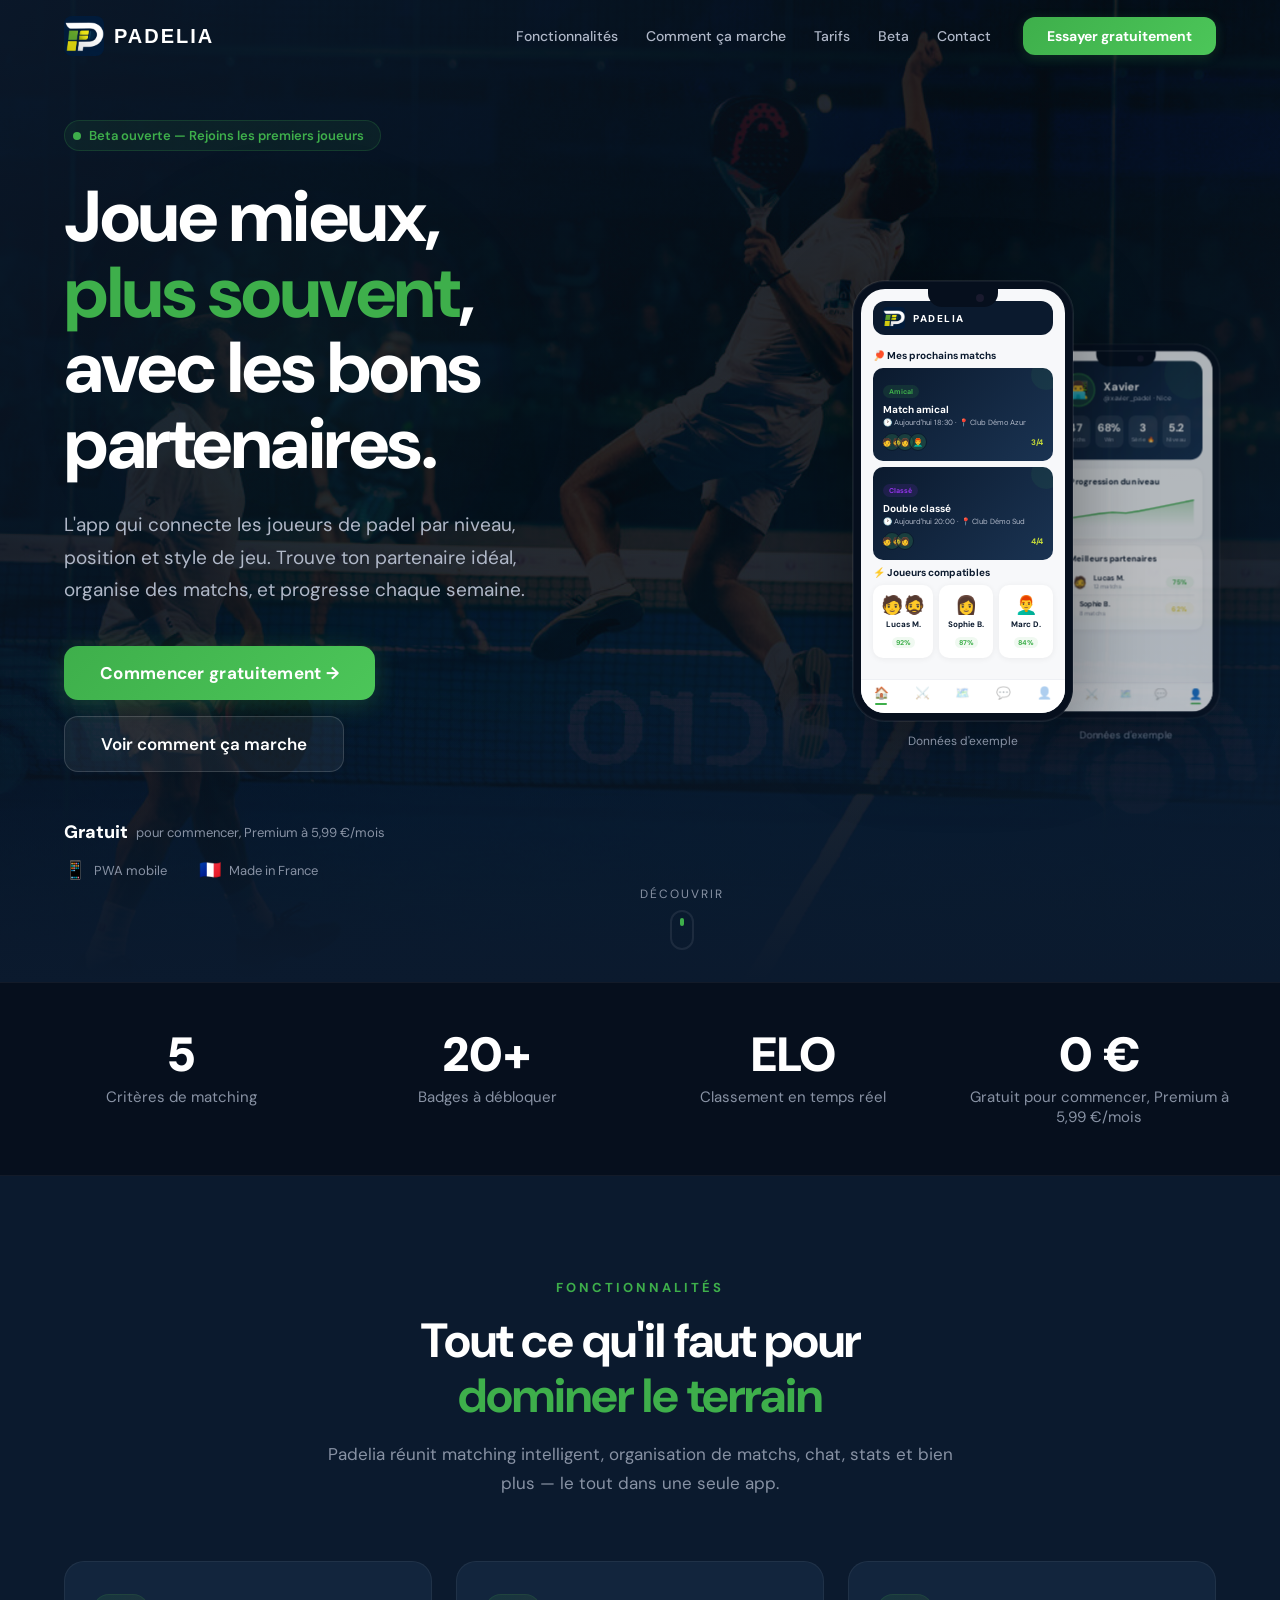
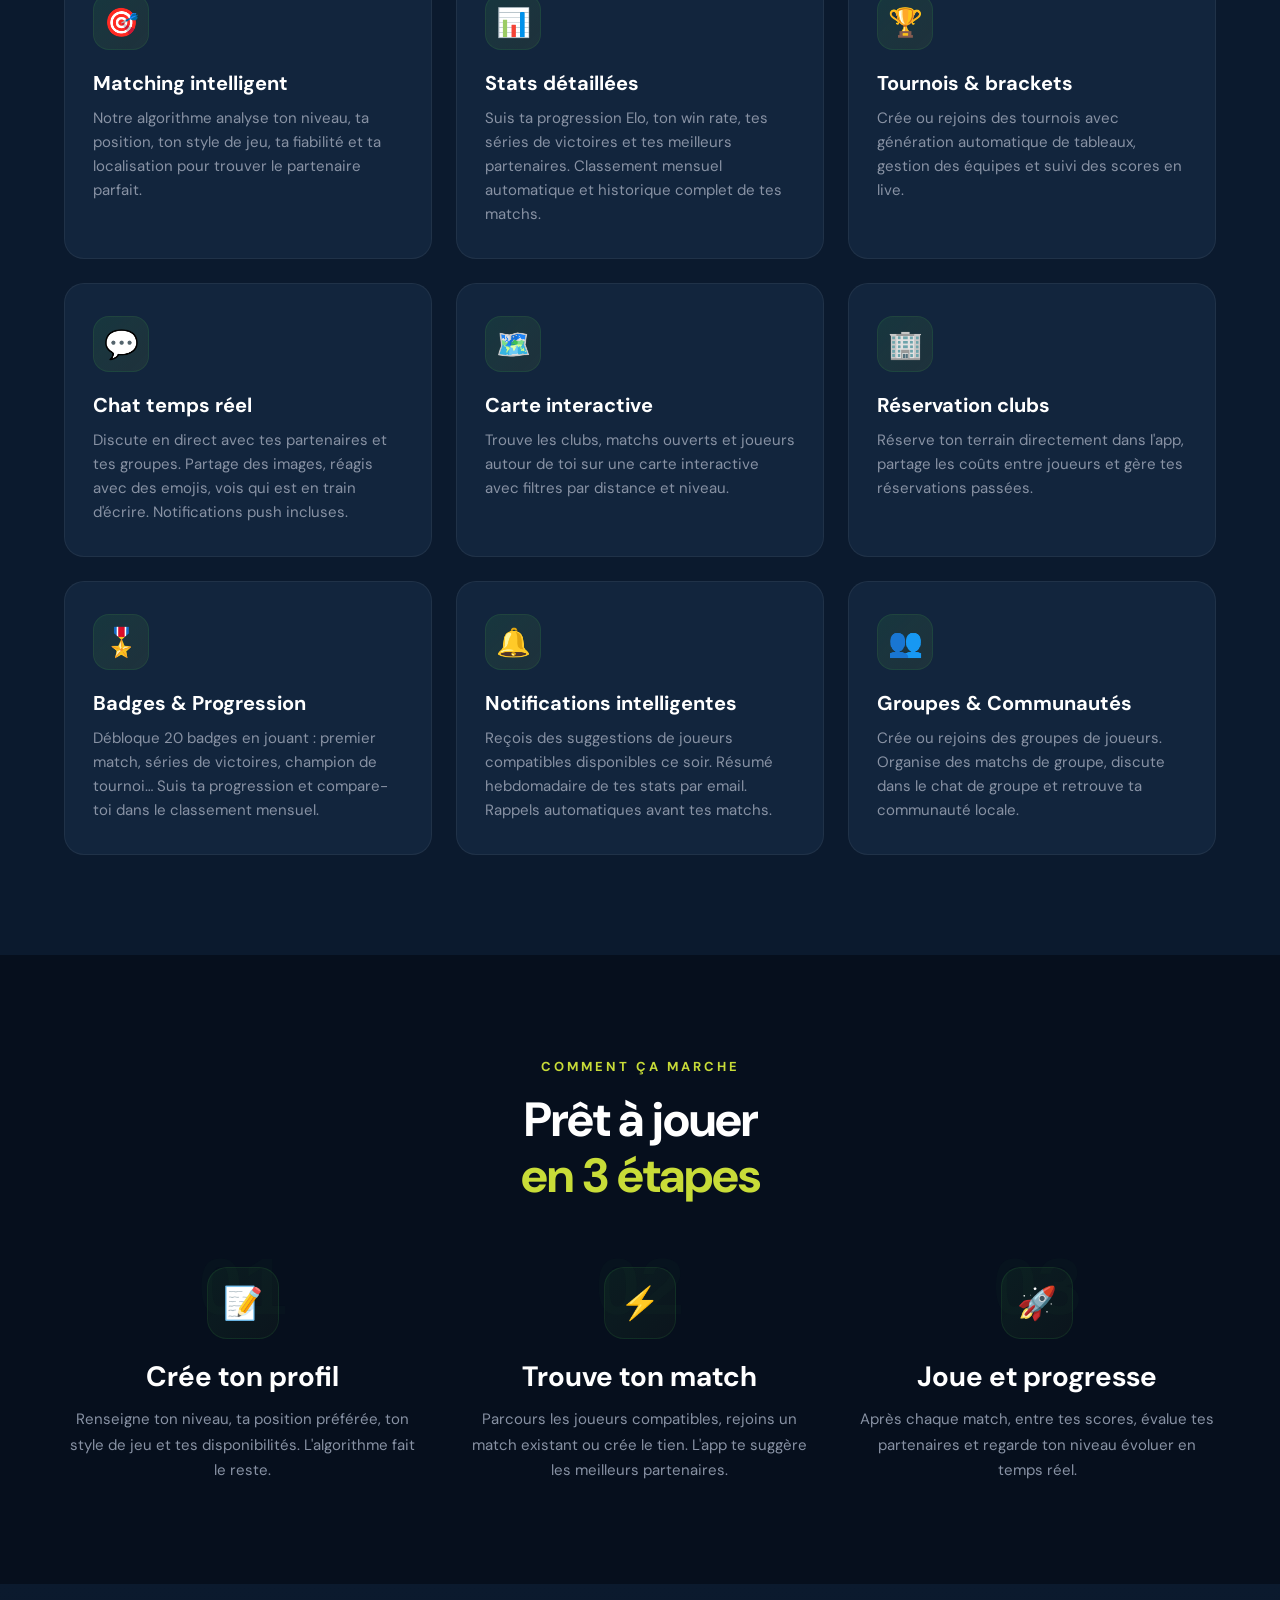
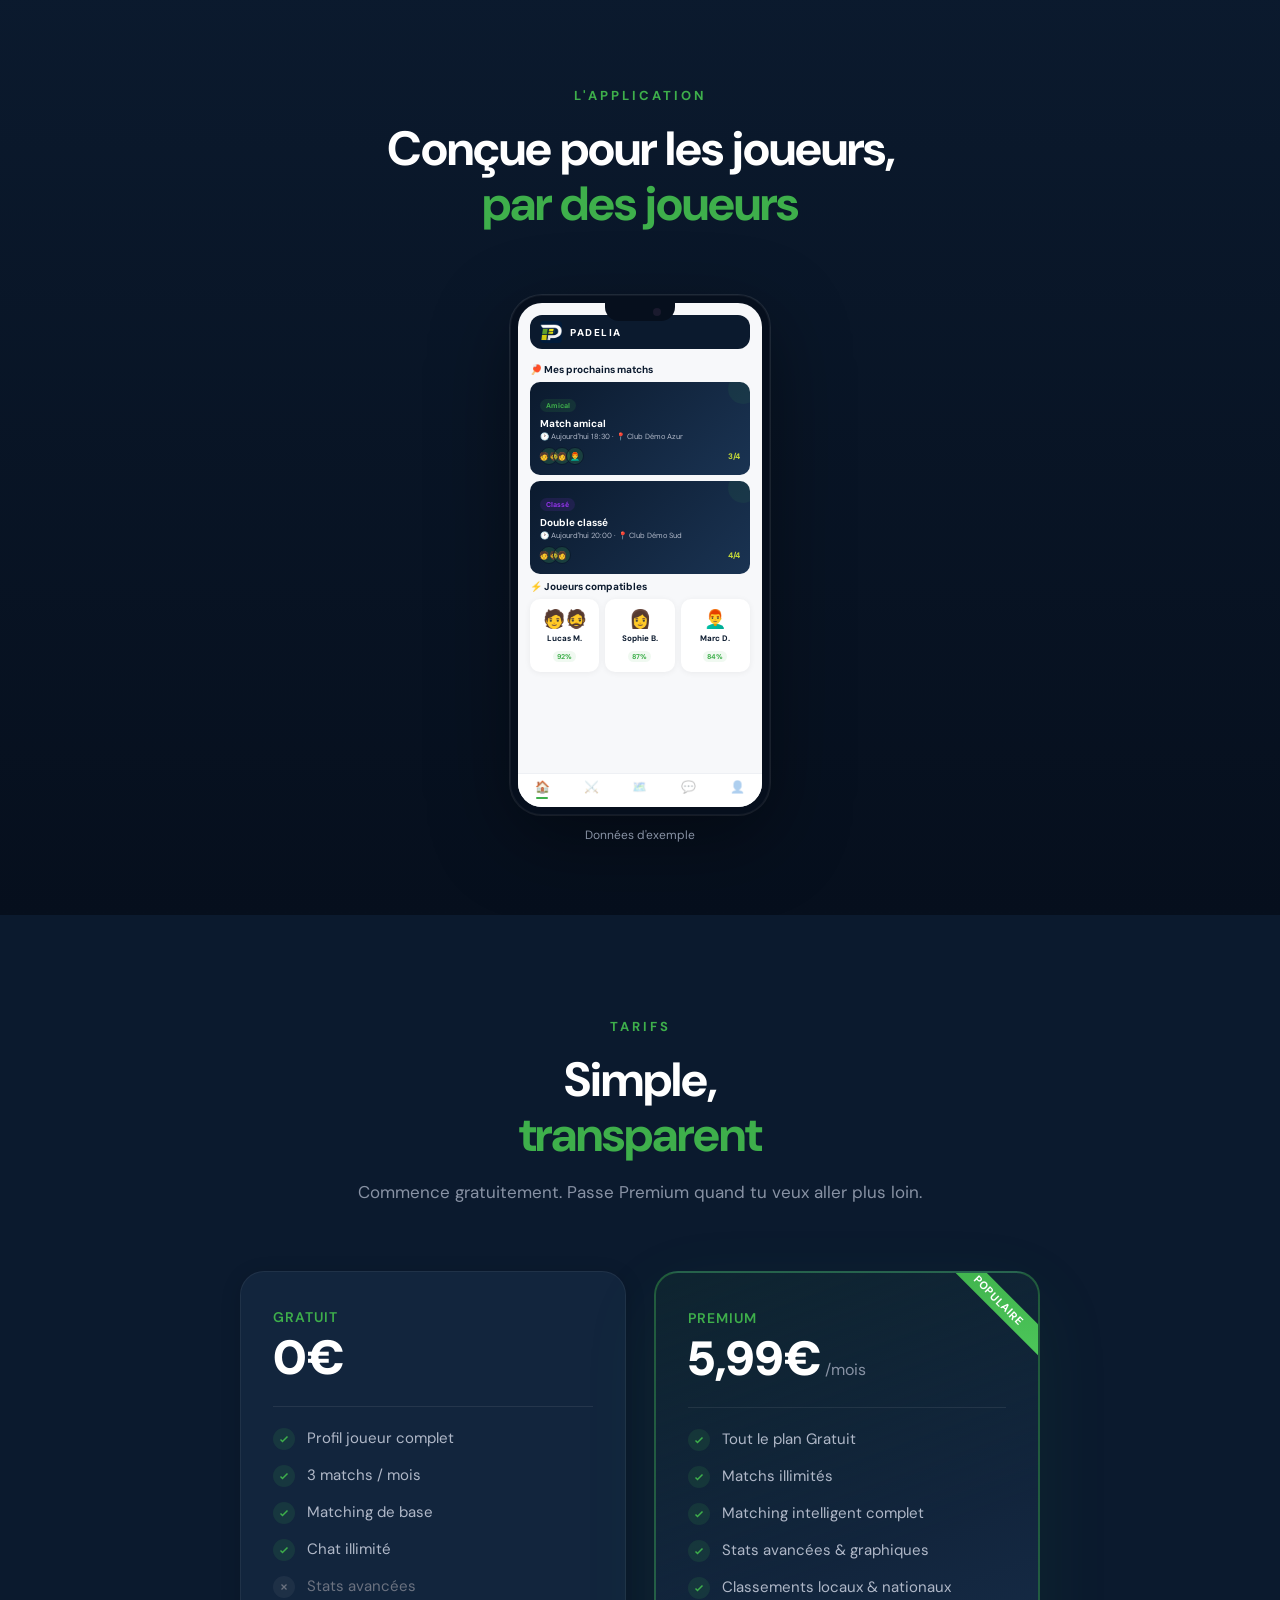
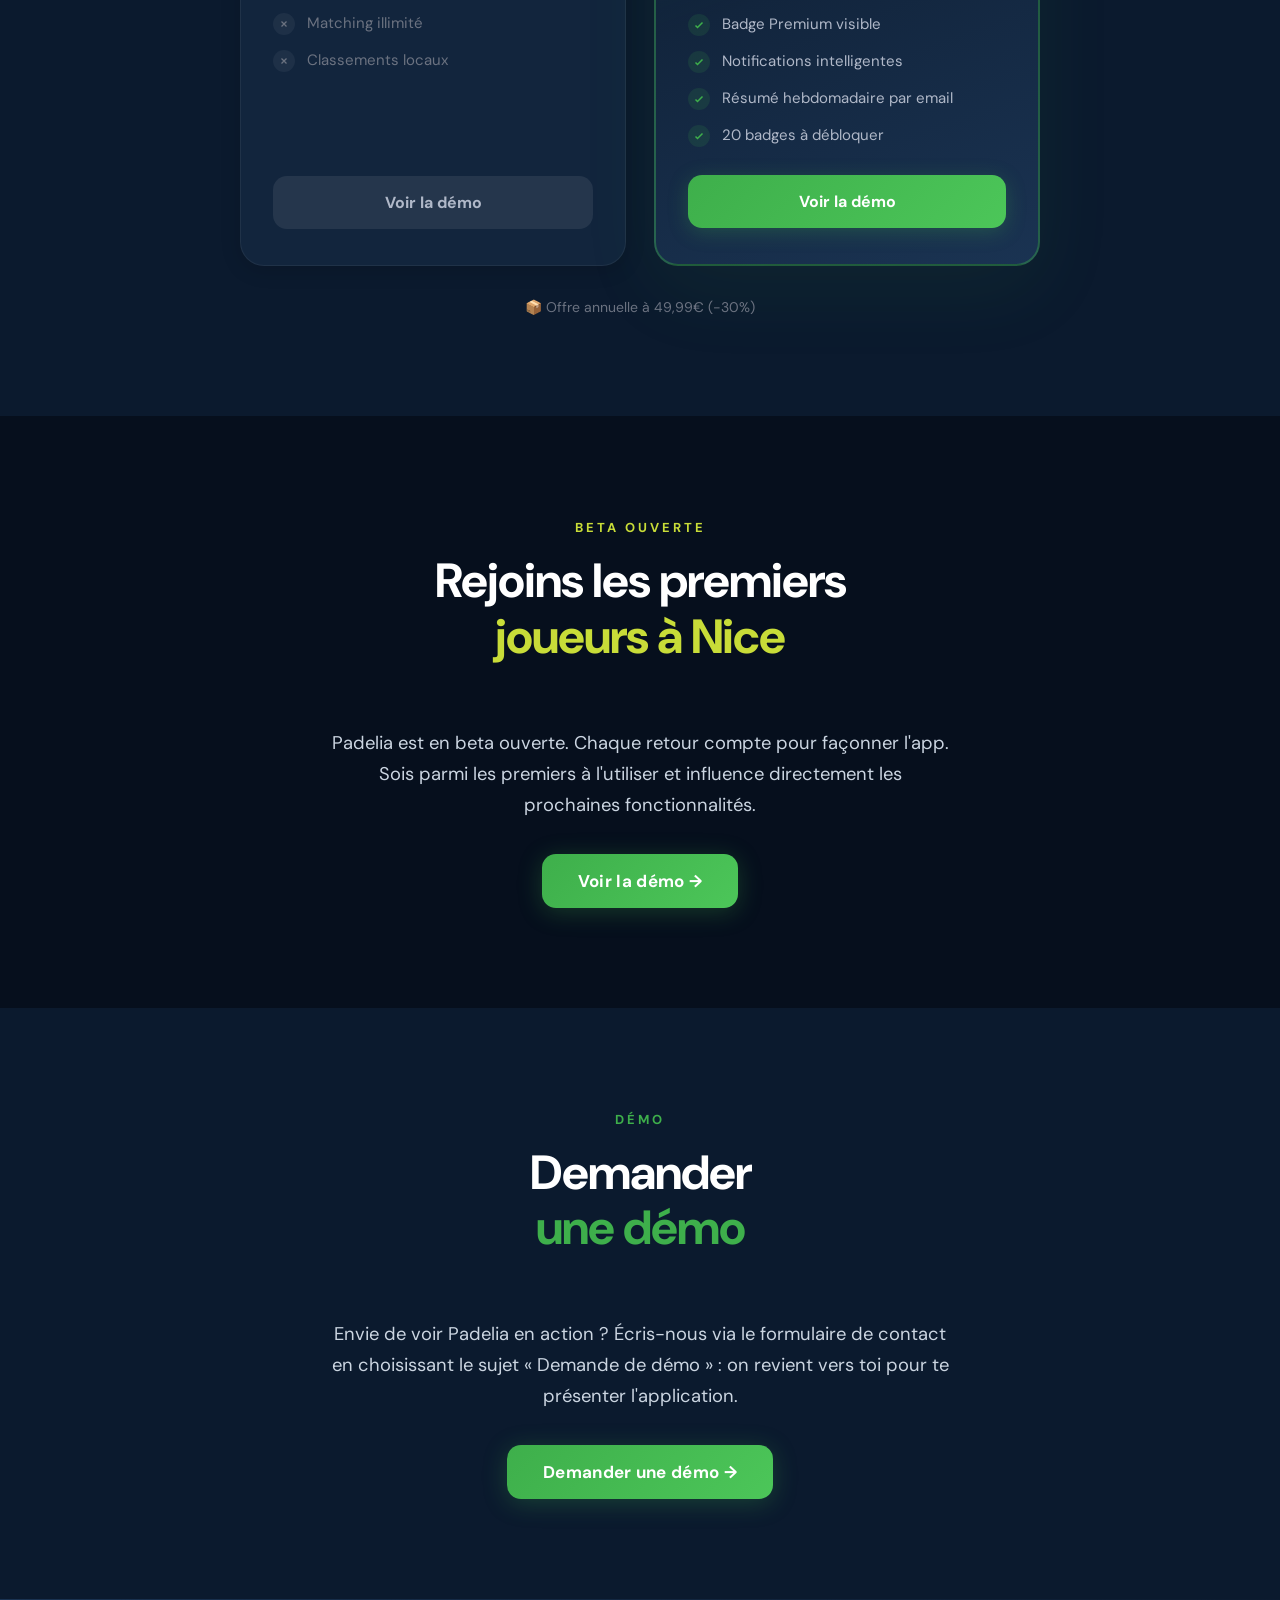
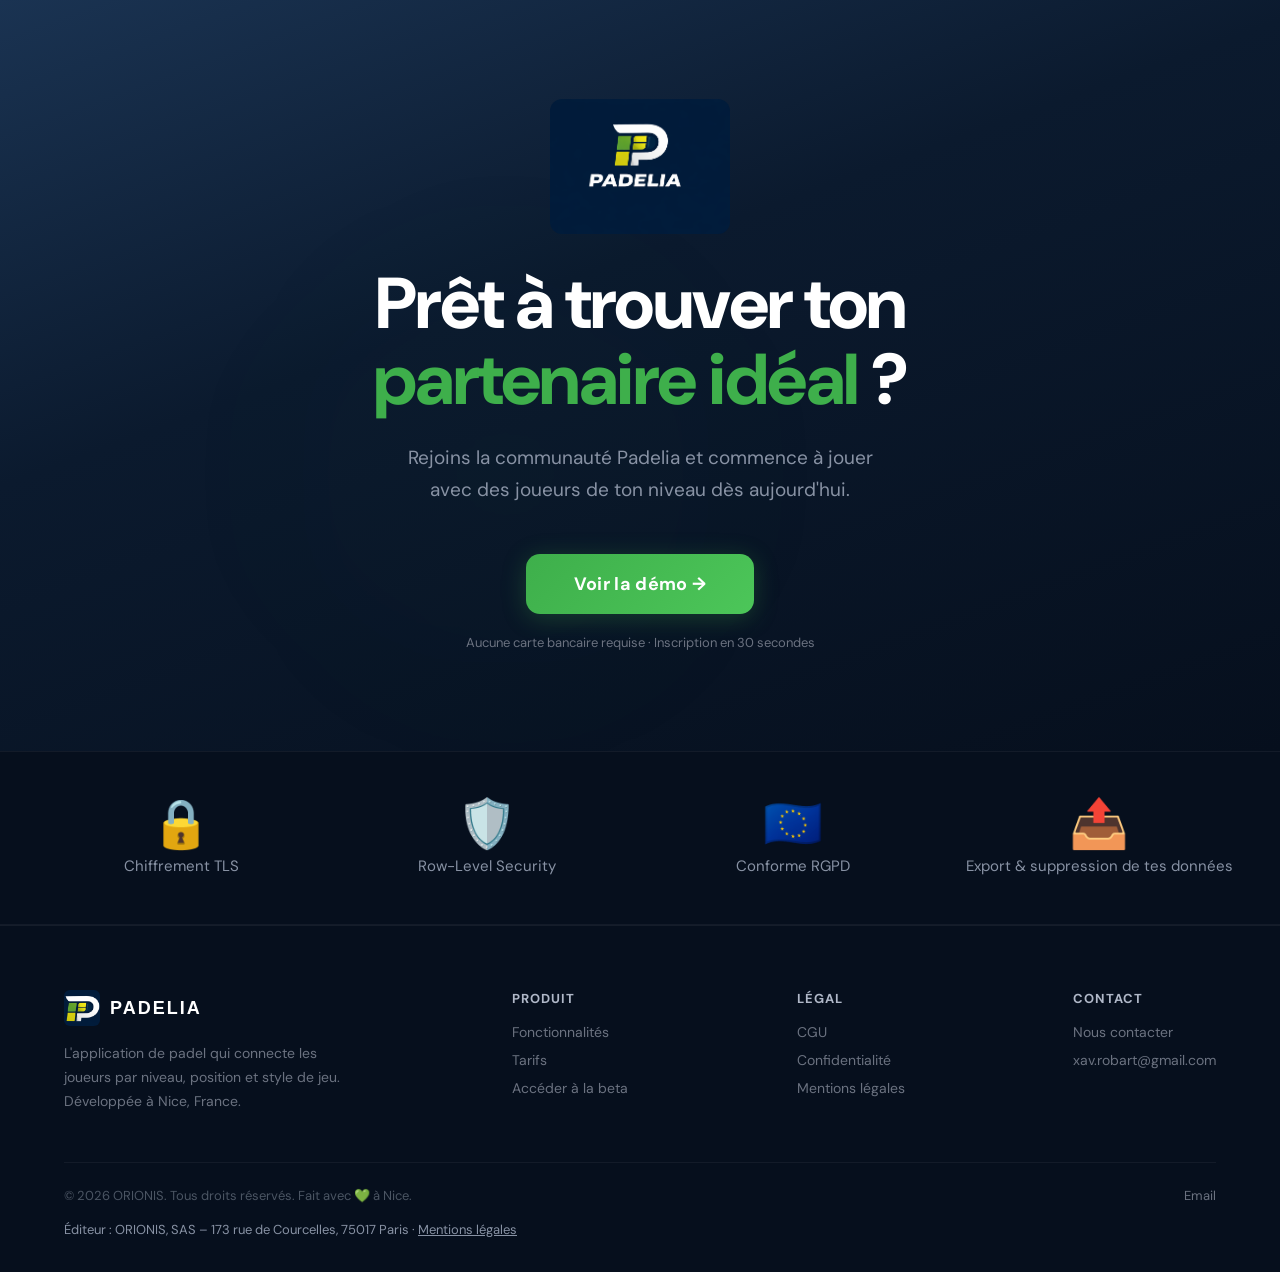
==== public/index.html @ ac3a80ef "fix(landing): working contact form, demo request flow, consistent footer and unpublished planning do" ====
<!DOCTYPE html>
<html lang="fr">
<head>
  <meta charset="UTF-8">
  <meta name="viewport" content="width=device-width, initial-scale=1.0">
  <title>Padelia — Joue mieux, plus souvent</title>
  <meta name="description" content="L'app qui connecte les joueurs de padel par niveau, position et style de jeu. Trouve ton partenaire idéal, organise des matchs et progresse.">

  <!-- Open Graph -->
  <meta property="og:title" content="Padelia — Trouve ton partenaire de padel idéal">
  <meta property="og:description" content="Matching intelligent, matchs, chat, tournois, stats. Gratuit pour commencer, Premium à 5,99 €/mois.">
  <meta property="og:type" content="website">
  <meta property="og:url" content="https://padelia.netlify.app">
  <meta property="og:image" content="https://padelia.netlify.app/images/cover.jpg">

  <!-- Twitter Card -->
  <meta name="twitter:card" content="summary_large_image">
  <meta name="twitter:title" content="Padelia — Trouve ton partenaire de padel idéal">
  <meta name="twitter:description" content="Matching intelligent, matchs, chat, tournois, stats. Gratuit pour commencer, Premium à 5,99 €/mois.">
  <meta name="twitter:image" content="https://padelia.netlify.app/images/cover.jpg">

  <link rel="canonical" href="https://padelia.netlify.app">
  <link rel="icon" href="images/logo-small.png">

  <!-- Fonts (non-blocking) -->
  <link rel="preconnect" href="https://fonts.googleapis.com">
  <link rel="preconnect" href="https://fonts.gstatic.com" crossorigin>
  <link href="https://fonts.googleapis.com/css2?family=DM+Sans:ital,opsz,wght@0,9..40,300;0,9..40,400;0,9..40,500;0,9..40,600;0,9..40,700;0,9..40,800;0,9..40,900;1,9..40,400&display=swap" rel="stylesheet">
  <link href="https://api.fontshare.com/v2/css?f[]=clash-display@700,600,800&display=swap" rel="stylesheet">

  <link rel="stylesheet" href="styles.css">
</head>
<body>

  <!-- ══ NAVBAR ══ -->
  <nav class="navbar" id="navbar">
    <div class="navbar-inner">
      <div class="navbar-logo">
        <img src="images/logo-small.png" alt="Padelia">
        <span>PADELIA</span>
      </div>
      <div class="nav-desktop">
        <div class="nav-links">
          <a href="#features">Fonctionnalités</a>
          <a href="#how">Comment ça marche</a>
          <a href="#pricing">Tarifs</a>
          <a href="#beta">Beta</a>
          <a href="contact.html">Contact</a>
        </div>
        <a href="https://padelia-beta.vercel.app" target="_blank" rel="noopener noreferrer" class="nav-cta">Essayer gratuitement</a>
      </div>
      <button class="nav-mobile-toggle" id="menu-toggle" aria-label="Ouvrir le menu" aria-controls="mobile-menu" aria-expanded="false">
        <span class="bar"></span>
        <span class="bar"></span>
        <span class="bar"></span>
      </button>
    </div>
  </nav>

  <!-- Mobile Menu -->
  <div class="mobile-overlay" id="mobile-overlay"></div>
  <div class="mobile-menu" id="mobile-menu" role="dialog" aria-modal="true" aria-hidden="true">
    <div class="mobile-menu-links">
      <a href="#features">Fonctionnalités</a>
      <a href="#how">Comment ça marche</a>
      <a href="#pricing">Tarifs</a>
      <a href="#beta">Beta</a>
      <a href="contact.html">Contact</a>
    </div>
    <div class="mobile-menu-spacer"></div>
    <a href="https://padelia-beta.vercel.app" target="_blank" rel="noopener noreferrer" class="cta-btn" style="text-align:center;">
      Essayer gratuitement →
    </a>
  </div>

  <main>

    <!-- ══ HERO ══ -->
    <section class="hero">
      <!-- Cover photo background -->
      <div class="hero-bg">
        <img
          src="images/cover.jpg"
          alt="Joueurs de padel en action"
          fetchpriority="high">
      </div>
      <!-- Gradient overlays -->
      <div class="hero-overlay">
        <div class="hero-overlay-gradient"></div>
        <div class="hero-overlay-bottom"></div>
      </div>
      <!-- Green glow -->
      <div class="hero-glow"></div>

      <div class="section-pad hero-content">
        <!-- Left: Text -->
        <div class="hero-text">
          <div class="hero-badge">
            <span class="hero-badge-dot"></span>
            <span>Beta ouverte — Rejoins les premiers joueurs</span>
          </div>

          <h1 class="heading-xl">
            Joue mieux,<br>
            <span class="accent">plus souvent</span>,<br>
            avec les bons<br>
            partenaires.
          </h1>

          <p class="hero-desc">
            L'app qui connecte les joueurs de padel par niveau, position et style de jeu.
            Trouve ton partenaire idéal, organise des matchs, et progresse chaque semaine.
          </p>

          <div class="hero-buttons">
            <a href="https://padelia-beta.vercel.app" target="_blank" rel="noopener noreferrer" class="cta-btn">
              Commencer gratuitement →
            </a>
            <a href="#how" class="cta-secondary">
              Voir comment ça marche
            </a>
          </div>

          <div class="hero-badges">
            <div class="hero-badges-wide"><span class="value">Gratuit</span> <span class="label">pour commencer, Premium à 5,99&nbsp;€/mois</span></div>
            <div><span class="value">📱</span> <span class="label">PWA mobile</span></div>
            <div><span class="value">🇫🇷</span> <span class="label">Made in France</span></div>
          </div>
        </div>

        <!-- Right: Phone Mockups -->
        <div class="hero-phones">
          <div class="hero-phone-main">
            <!-- Phone Mockup: Home Screen -->
            <div class="phone-mockup">
              <div class="phone-notch"><div class="phone-notch-camera"></div></div>
              <div class="phone-screen">
                <div class="phone-screen-content">
                  <div class="phone-header">
                    <img src="images/logo-small.png" alt="P" loading="lazy" decoding="async">
                    <span>PADELIA</span>
                  </div>
                  <div class="phone-section-title">🏓 Mes prochains matchs</div>
                  <!-- Match 1 -->
                  <div class="match-card">
                    <div class="match-card-circle"></div>
                    <span class="match-badge amical">Amical</span>
                    <div class="match-title">Match amical</div>
                    <div class="match-info">🕐 Aujourd'hui 18:30 · 📍 Club Démo Azur</div>
                    <div class="match-footer">
                      <div class="match-avatars">
                        <div class="match-avatar">🧑‍🧔</div>
                        <div class="match-avatar">👩</div>
                        <div class="match-avatar">👨‍🦰</div>
                      </div>
                      <span class="match-slots">3/4</span>
                    </div>
                  </div>
                  <!-- Match 2 -->
                  <div class="match-card">
                    <div class="match-card-circle"></div>
                    <span class="match-badge classe">Classé</span>
                    <div class="match-title">Double classé</div>
                    <div class="match-info">🕐 Aujourd'hui 20:00 · 📍 Club Démo Sud</div>
                    <div class="match-footer">
                      <div class="match-avatars">
                        <div class="match-avatar">🧑‍🧔</div>
                        <div class="match-avatar">👩</div>
                      </div>
                      <span class="match-slots">4/4</span>
                    </div>
                  </div>
                  <div class="phone-section-title" style="margin-top:4px;">⚡ Joueurs compatibles</div>
                  <div class="players-grid">
                    <div class="player-card">
                      <div class="player-card-emoji">🧑‍🧔</div>
                      <div class="player-card-name">Lucas M.</div>
                      <span class="player-card-score">92%</span>
                    </div>
                    <div class="player-card">
                      <div class="player-card-emoji">👩</div>
                      <div class="player-card-name">Sophie B.</div>
                      <span class="player-card-score">87%</span>
                    </div>
                    <div class="player-card">
                      <div class="player-card-emoji">👨‍🦰</div>
                      <div class="player-card-name">Marc D.</div>
                      <span class="player-card-score">84%</span>
                    </div>
                  </div>
                </div>
                <div class="phone-navbar">
                  <div class="phone-navbar-item active">🏠<div class="indicator"></div></div>
                  <div class="phone-navbar-item">⚔️</div>
                  <div class="phone-navbar-item">🗺️</div>
                  <div class="phone-navbar-item">💬</div>
                  <div class="phone-navbar-item">👤</div>
                </div>
              </div>
              <div class="mockup-note">Données d'exemple</div>
            </div>
          </div>

          <div class="hero-phone-secondary">
            <!-- Phone Mockup: Stats Screen -->
            <div class="phone-mockup">
              <div class="phone-notch"><div class="phone-notch-camera"></div></div>
              <div class="phone-screen">
                <div class="phone-screen-content">
                  <!-- Stats Header -->
                  <div class="stats-header">
                    <div class="stats-header-circle"></div>
                    <div class="stats-profile">
                      <div class="stats-avatar">👨‍💻</div>
                      <div>
                        <div class="stats-name">Xavier</div>
                        <div class="stats-handle">@xavier_padel · Nice</div>
                      </div>
                    </div>
                    <div class="stats-grid">
                      <div class="stats-grid-item">
                        <div class="stats-grid-value">47</div>
                        <div class="stats-grid-label">Matchs</div>
                      </div>
                      <div class="stats-grid-item">
                        <div class="stats-grid-value">68%</div>
                        <div class="stats-grid-label">Win</div>
                      </div>
                      <div class="stats-grid-item">
                        <div class="stats-grid-value">3</div>
                        <div class="stats-grid-label">Série 🔥</div>
                      </div>
                      <div class="stats-grid-item">
                        <div class="stats-grid-value">5.2</div>
                        <div class="stats-grid-label">Niveau</div>
                      </div>
                    </div>
                  </div>
                  <!-- Progression Chart -->
                  <div class="stats-card">
                    <div class="stats-card-title">📈 Progression du niveau</div>
                    <svg class="stats-chart" viewBox="0 0 200 50">
                      <defs>
                        <linearGradient id="sg" x1="0" y1="0" x2="0" y2="1">
                          <stop offset="0%" stop-color="#3EAF4B" stop-opacity="0.3"/>
                          <stop offset="100%" stop-color="#3EAF4B" stop-opacity="0"/>
                        </linearGradient>
                      </defs>
                      <polyline fill="none" stroke="#3EAF4B" stroke-width="2" stroke-linecap="round" points="0,40 20,38 40,35 60,32 80,30 100,31 120,28 140,24 160,20 180,16 200,12"/>
                      <polygon fill="url(#sg)" points="0,50 0,40 20,38 40,35 60,32 80,30 100,31 120,28 140,24 160,20 180,16 200,12 200,50"/>
                    </svg>
                  </div>
                  <!-- Best Partners -->
                  <div class="stats-card">
                    <div class="stats-card-title">🤝 Meilleurs partenaires</div>
                    <div class="partner-row">
                      <div class="partner-emoji">🧑‍🧔</div>
                      <div class="partner-info">
                        <div class="partner-name">Lucas M.</div>
                        <div class="partner-matches">12 matchs</div>
                      </div>
                      <span class="partner-winrate high">75%</span>
                    </div>
                    <div class="partner-row">
                      <div class="partner-emoji">👩</div>
                      <div class="partner-info">
                        <div class="partner-name">Sophie B.</div>
                        <div class="partner-matches">8 matchs</div>
                      </div>
                      <span class="partner-winrate mid">62%</span>
                    </div>
                  </div>
                </div>
                <div class="phone-navbar">
                  <div class="phone-navbar-item">🏠</div>
                  <div class="phone-navbar-item">⚔️</div>
                  <div class="phone-navbar-item">🗺️</div>
                  <div class="phone-navbar-item">💬</div>
                  <div class="phone-navbar-item active">👤<div class="indicator"></div></div>
                </div>
              </div>
              <div class="mockup-note">Données d'exemple</div>
            </div>
          </div>
        </div>
      </div>

      <!-- Scroll indicator -->
      <div class="scroll-indicator">
        <span>Découvrir</span>
        <div class="scroll-indicator-pill">
          <div class="scroll-indicator-dot"></div>
        </div>
      </div>
    </section>

    <!-- ══ SOCIAL PROOF BAR ══ -->
    <section class="social-proof">
      <div class="social-proof-inner">
        <div class="grid-4">
          <div class="stat-counter">
            <div class="number">5</div>
            <div class="label">Critères de matching</div>
          </div>
          <div class="stat-counter">
            <div class="number">20+</div>
            <div class="label">Badges à débloquer</div>
          </div>
          <div class="stat-counter">
            <div class="number">ELO</div>
            <div class="label">Classement en temps réel</div>
          </div>
          <div class="stat-counter">
            <div class="number">0&nbsp;€</div>
            <div class="label">Gratuit pour commencer, Premium à 5,99&nbsp;€/mois</div>
          </div>
        </div>
      </div>
    </section>

    <!-- ══ FEATURES ══ -->
    <section id="features" class="features-section">
      <div class="section-pad">
        <div class="section-header reveal">
          <span class="section-tag green">Fonctionnalités</span>
          <h2 class="heading-lg">Tout ce qu'il faut pour<br><span class="accent-green">dominer le terrain</span></h2>
          <p>Padelia réunit matching intelligent, organisation de matchs, chat, stats et bien plus — le tout dans une seule app.</p>
        </div>
        <div class="grid-3">
          <div class="reveal">
            <div class="feature-card">
              <div class="feature-card-icon">🎯</div>
              <h3>Matching intelligent</h3>
              <p>Notre algorithme analyse ton niveau, ta position, ton style de jeu, ta fiabilité et ta localisation pour trouver le partenaire parfait.</p>
            </div>
          </div>
          <div class="reveal" data-delay="100">
            <div class="feature-card">
              <div class="feature-card-icon">📊</div>
              <h3>Stats détaillées</h3>
              <p>Suis ta progression Elo, ton win rate, tes séries de victoires et tes meilleurs partenaires. Classement mensuel automatique et historique complet de tes matchs.</p>
            </div>
          </div>
          <div class="reveal" data-delay="200">
            <div class="feature-card">
              <div class="feature-card-icon">🏆</div>
              <h3>Tournois & brackets</h3>
              <p>Crée ou rejoins des tournois avec génération automatique de tableaux, gestion des équipes et suivi des scores en live.</p>
            </div>
          </div>
          <div class="reveal" data-delay="100">
            <div class="feature-card">
              <div class="feature-card-icon">💬</div>
              <h3>Chat temps réel</h3>
              <p>Discute en direct avec tes partenaires et tes groupes. Partage des images, réagis avec des emojis, vois qui est en train d'écrire. Notifications push incluses.</p>
            </div>
          </div>
          <div class="reveal" data-delay="200">
            <div class="feature-card">
              <div class="feature-card-icon">🗺️</div>
              <h3>Carte interactive</h3>
              <p>Trouve les clubs, matchs ouverts et joueurs autour de toi sur une carte interactive avec filtres par distance et niveau.</p>
            </div>
          </div>
          <div class="reveal" data-delay="300">
            <div class="feature-card">
              <div class="feature-card-icon">🏢</div>
              <h3>Réservation clubs</h3>
              <p>Réserve ton terrain directement dans l'app, partage les coûts entre joueurs et gère tes réservations passées.</p>
            </div>
          </div>
          <div class="reveal">
            <div class="feature-card">
              <div class="feature-card-icon">🎖️</div>
              <h3>Badges & Progression</h3>
              <p>Débloque 20 badges en jouant : premier match, séries de victoires, champion de tournoi… Suis ta progression et compare-toi dans le classement mensuel.</p>
            </div>
          </div>
          <div class="reveal" data-delay="100">
            <div class="feature-card">
              <div class="feature-card-icon">🔔</div>
              <h3>Notifications intelligentes</h3>
              <p>Reçois des suggestions de joueurs compatibles disponibles ce soir. Résumé hebdomadaire de tes stats par email. Rappels automatiques avant tes matchs.</p>
            </div>
          </div>
          <div class="reveal" data-delay="200">
            <div class="feature-card">
              <div class="feature-card-icon">👥</div>
              <h3>Groupes & Communautés</h3>
              <p>Crée ou rejoins des groupes de joueurs. Organise des matchs de groupe, discute dans le chat de groupe et retrouve ta communauté locale.</p>
            </div>
          </div>
        </div>
      </div>
    </section>

    <!-- ══ HOW IT WORKS ══ -->
    <section id="how" class="how-section">
      <div class="section-pad" style="position:relative;">
        <div class="section-header reveal">
          <span class="section-tag lime">Comment ça marche</span>
          <h2 class="heading-lg">Prêt à jouer<br><span class="accent-lime">en 3 étapes</span></h2>
        </div>
        <div class="grid-3" style="gap:40px;">
          <div class="reveal">
            <div class="how-step">
              <div class="how-step-number">01</div>
              <div class="how-step-icon">📝</div>
              <h3 class="heading-md">Crée ton profil</h3>
              <p>Renseigne ton niveau, ta position préférée, ton style de jeu et tes disponibilités. L'algorithme fait le reste.</p>
            </div>
          </div>
          <div class="reveal" data-delay="150">
            <div class="how-step">
              <div class="how-step-number">02</div>
              <div class="how-step-icon">⚡</div>
              <h3 class="heading-md">Trouve ton match</h3>
              <p>Parcours les joueurs compatibles, rejoins un match existant ou crée le tien. L'app te suggère les meilleurs partenaires.</p>
            </div>
          </div>
          <div class="reveal" data-delay="300">
            <div class="how-step">
              <div class="how-step-number">03</div>
              <div class="how-step-icon">🚀</div>
              <h3 class="heading-md">Joue et progresse</h3>
              <p>Après chaque match, entre tes scores, évalue tes partenaires et regarde ton niveau évoluer en temps réel.</p>
            </div>
          </div>
        </div>
      </div>
    </section>

    <!-- ══ APP SHOWCASE ══ -->
    <section class="showcase-section">
      <div class="section-header reveal" style="max-width:600px;margin:0 auto 64px;">
        <span class="section-tag green">L'application</span>
        <h2 class="heading-lg">Conçue pour les joueurs,<br><span class="accent-green">par des joueurs</span></h2>
      </div>
      <div class="reveal" data-delay="200">
        <div class="phones-row">
          <!-- Large Phone Mockup: Home -->
          <div class="phone-mockup large">
            <div class="phone-notch"><div class="phone-notch-camera"></div></div>
            <div class="phone-screen">
              <div class="phone-screen-content">
                <div class="phone-header">
                  <img src="images/logo-small.png" alt="P" loading="lazy" decoding="async">
                  <span>PADELIA</span>
                </div>
                <div class="phone-section-title">🏓 Mes prochains matchs</div>
                <div class="match-card">
                  <div class="match-card-circle"></div>
                  <span class="match-badge amical">Amical</span>
                  <div class="match-title">Match amical</div>
                  <div class="match-info">🕐 Aujourd'hui 18:30 · 📍 Club Démo Azur</div>
                  <div class="match-footer">
                    <div class="match-avatars">
                      <div class="match-avatar">🧑‍🧔</div>
                      <div class="match-avatar">👩</div>
                      <div class="match-avatar">👨‍🦰</div>
                    </div>
                    <span class="match-slots">3/4</span>
                  </div>
                </div>
                <div class="match-card">
                  <div class="match-card-circle"></div>
                  <span class="match-badge classe">Classé</span>
                  <div class="match-title">Double classé</div>
                  <div class="match-info">🕐 Aujourd'hui 20:00 · 📍 Club Démo Sud</div>
                  <div class="match-footer">
                    <div class="match-avatars">
                      <div class="match-avatar">🧑‍🧔</div>
                      <div class="match-avatar">👩</div>
                    </div>
                    <span class="match-slots">4/4</span>
                  </div>
                </div>
                <div class="phone-section-title" style="margin-top:4px;">⚡ Joueurs compatibles</div>
                <div class="players-grid">
                  <div class="player-card">
                    <div class="player-card-emoji">🧑‍🧔</div>
                    <div class="player-card-name">Lucas M.</div>
                    <span class="player-card-score">92%</span>
                  </div>
                  <div class="player-card">
                    <div class="player-card-emoji">👩</div>
                    <div class="player-card-name">Sophie B.</div>
                    <span class="player-card-score">87%</span>
                  </div>
                  <div class="player-card">
                    <div class="player-card-emoji">👨‍🦰</div>
                    <div class="player-card-name">Marc D.</div>
                    <span class="player-card-score">84%</span>
                  </div>
                </div>
              </div>
              <div class="phone-navbar">
                <div class="phone-navbar-item active">🏠<div class="indicator"></div></div>
                <div class="phone-navbar-item">⚔️</div>
                <div class="phone-navbar-item">🗺️</div>
                <div class="phone-navbar-item">💬</div>
                <div class="phone-navbar-item">👤</div>
              </div>
            </div>
            <div class="mockup-note">Données d'exemple</div>
          </div>
        </div>
      </div>
    </section>

    <!-- ══ PRICING ══ -->
    <section id="pricing" class="pricing-section">
      <div class="section-pad">
        <div class="section-header reveal">
          <span class="section-tag green">Tarifs</span>
          <h2 class="heading-lg">Simple,<br><span class="accent-green">transparent</span></h2>
          <p>Commence gratuitement. Passe Premium quand tu veux aller plus loin.</p>
        </div>
        <div class="grid-2" style="max-width:800px;margin:0 auto;gap:28px;">
          <!-- Free Plan -->
          <div class="reveal">
            <div class="pricing-card">
              <div class="pricing-name">Gratuit</div>
              <div class="pricing-price">
                <span class="amount">0€</span>
              </div>
              <div class="pricing-divider"></div>
              <div class="pricing-features">
                <div class="pricing-feature">
                  <div class="pricing-feature-icon included">
                    <svg width="12" height="12" fill="none" viewBox="0 0 24 24" stroke="#3EAF4B" stroke-width="3"><path d="M5 13l4 4L19 7"/></svg>
                  </div>
                  <span class="included">Profil joueur complet</span>
                </div>
                <div class="pricing-feature">
                  <div class="pricing-feature-icon included">
                    <svg width="12" height="12" fill="none" viewBox="0 0 24 24" stroke="#3EAF4B" stroke-width="3"><path d="M5 13l4 4L19 7"/></svg>
                  </div>
                  <span class="included">3 matchs / mois</span>
                </div>
                <div class="pricing-feature">
                  <div class="pricing-feature-icon included">
                    <svg width="12" height="12" fill="none" viewBox="0 0 24 24" stroke="#3EAF4B" stroke-width="3"><path d="M5 13l4 4L19 7"/></svg>
                  </div>
                  <span class="included">Matching de base</span>
                </div>
                <div class="pricing-feature">
                  <div class="pricing-feature-icon included">
                    <svg width="12" height="12" fill="none" viewBox="0 0 24 24" stroke="#3EAF4B" stroke-width="3"><path d="M5 13l4 4L19 7"/></svg>
                  </div>
                  <span class="included">Chat illimité</span>
                </div>
                <div class="pricing-feature">
                  <div class="pricing-feature-icon excluded">
                    <svg width="10" height="10" fill="none" viewBox="0 0 24 24" stroke="#6B7280" stroke-width="3"><path d="M18 6L6 18M6 6l12 12"/></svg>
                  </div>
                  <span class="excluded">Stats avancées</span>
                </div>
                <div class="pricing-feature">
                  <div class="pricing-feature-icon excluded">
                    <svg width="10" height="10" fill="none" viewBox="0 0 24 24" stroke="#6B7280" stroke-width="3"><path d="M18 6L6 18M6 6l12 12"/></svg>
                  </div>
                  <span class="excluded">Matching illimité</span>
                </div>
                <div class="pricing-feature">
                  <div class="pricing-feature-icon excluded">
                    <svg width="10" height="10" fill="none" viewBox="0 0 24 24" stroke="#6B7280" stroke-width="3"><path d="M18 6L6 18M6 6l12 12"/></svg>
                  </div>
                  <span class="excluded">Classements locaux</span>
                </div>
              </div>
              <a href="#demo-request" class="pricing-btn secondary" data-demo-link>Voir la démo</a>
            </div>
          </div>
          <!-- Premium Plan -->
          <div class="reveal" data-delay="150">
            <div class="pricing-card highlighted">
              <div class="pricing-ribbon">POPULAIRE</div>
              <div class="pricing-name">Premium</div>
              <div class="pricing-price">
                <span class="amount">5,99€</span>
                <span class="period">/mois</span>
              </div>
              <div class="pricing-divider"></div>
              <div class="pricing-features">
                <div class="pricing-feature">
                  <div class="pricing-feature-icon included">
                    <svg width="12" height="12" fill="none" viewBox="0 0 24 24" stroke="#3EAF4B" stroke-width="3"><path d="M5 13l4 4L19 7"/></svg>
                  </div>
                  <span class="included">Tout le plan Gratuit</span>
                </div>
                <div class="pricing-feature">
                  <div class="pricing-feature-icon included">
                    <svg width="12" height="12" fill="none" viewBox="0 0 24 24" stroke="#3EAF4B" stroke-width="3"><path d="M5 13l4 4L19 7"/></svg>
                  </div>
                  <span class="included">Matchs illimités</span>
                </div>
                <div class="pricing-feature">
                  <div class="pricing-feature-icon included">
                    <svg width="12" height="12" fill="none" viewBox="0 0 24 24" stroke="#3EAF4B" stroke-width="3"><path d="M5 13l4 4L19 7"/></svg>
                  </div>
                  <span class="included">Matching intelligent complet</span>
                </div>
                <div class="pricing-feature">
                  <div class="pricing-feature-icon included">
                    <svg width="12" height="12" fill="none" viewBox="0 0 24 24" stroke="#3EAF4B" stroke-width="3"><path d="M5 13l4 4L19 7"/></svg>
                  </div>
                  <span class="included">Stats avancées & graphiques</span>
                </div>
                <div class="pricing-feature">
                  <div class="pricing-feature-icon included">
                    <svg width="12" height="12" fill="none" viewBox="0 0 24 24" stroke="#3EAF4B" stroke-width="3"><path d="M5 13l4 4L19 7"/></svg>
                  </div>
                  <span class="included">Classements locaux & nationaux</span>
                </div>
                <div class="pricing-feature">
                  <div class="pricing-feature-icon included">
                    <svg width="12" height="12" fill="none" viewBox="0 0 24 24" stroke="#3EAF4B" stroke-width="3"><path d="M5 13l4 4L19 7"/></svg>
                  </div>
                  <span class="included">Badge Premium visible</span>
                </div>
                <div class="pricing-feature">
                  <div class="pricing-feature-icon included">
                    <svg width="12" height="12" fill="none" viewBox="0 0 24 24" stroke="#3EAF4B" stroke-width="3"><path d="M5 13l4 4L19 7"/></svg>
                  </div>
                  <span class="included">Notifications intelligentes</span>
                </div>
                <div class="pricing-feature">
                  <div class="pricing-feature-icon included">
                    <svg width="12" height="12" fill="none" viewBox="0 0 24 24" stroke="#3EAF4B" stroke-width="3"><path d="M5 13l4 4L19 7"/></svg>
                  </div>
                  <span class="included">Résumé hebdomadaire par email</span>
                </div>
                <div class="pricing-feature">
                  <div class="pricing-feature-icon included">
                    <svg width="12" height="12" fill="none" viewBox="0 0 24 24" stroke="#3EAF4B" stroke-width="3"><path d="M5 13l4 4L19 7"/></svg>
                  </div>
                  <span class="included">20 badges à débloquer</span>
                </div>
              </div>
              <a href="#demo-request" class="pricing-btn primary" data-demo-link>Voir la démo</a>
            </div>
          </div>
        </div>
        <div class="reveal" data-delay="300">
          <p class="pricing-note">📦 Offre annuelle à 49,99€ (-30%)</p>
        </div>
      </div>
    </section>

    <!-- ══ BETA OUVERTE ══ -->
    <section id="beta" class="testimonials-section">
      <div class="section-pad">
        <div class="section-header reveal">
          <span class="section-tag lime">Beta ouverte</span>
          <h2 class="heading-lg">Rejoins les premiers<br><span class="accent-lime">joueurs à Nice</span></h2>
        </div>
        <div class="reveal" style="max-width:620px;margin:0 auto;text-align:center;">
          <p style="font-size:1.15rem;color:#CBD5E1;line-height:1.7;margin-bottom:32px;">
            Padelia est en beta ouverte. Chaque retour compte pour façonner l'app.
            Sois parmi les premiers à l'utiliser et influence directement les prochaines fonctionnalités.
          </p>
          <a href="#demo-request" class="cta-btn" data-demo-link>
            Voir la démo →
          </a>
        </div>
      </div>
    </section>

    <!-- ══ DEMANDER UNE DÉMO ══ -->
    <section id="demo-request" class="demo-section">
      <div class="section-pad">
        <div class="section-header reveal">
          <span class="section-tag green">Démo</span>
          <h2 class="heading-lg">Demander<br><span class="accent-green">une démo</span></h2>
        </div>
        <div class="reveal" style="max-width:620px;margin:0 auto;text-align:center;">
          <p style="font-size:1.15rem;color:#CBD5E1;line-height:1.7;margin-bottom:32px;">
            Envie de voir Padelia en action ? Écris-nous via le formulaire de contact
            en choisissant le sujet « Demande de démo » : on revient vers toi pour te présenter l'application.
          </p>
          <a href="contact.html?sujet=demo#contact-form" class="cta-btn">
            Demander une démo →
          </a>
        </div>
      </div>
    </section>

    <!-- ══ FINAL CTA ══ -->
    <section class="cta-section">
      <div class="cta-glow"></div>
      <div class="section-pad cta-content">
        <div class="reveal">
          <img src="images/padelia-logo.png" alt="Padelia" loading="lazy" decoding="async">
        </div>
        <div class="reveal" data-delay="100">
          <h2 class="heading-xl">
            Prêt à trouver ton<br><span class="accent">partenaire idéal</span> ?
          </h2>
        </div>
        <div class="reveal" data-delay="200">
          <p class="cta-desc">
            Rejoins la communauté Padelia et commence à jouer avec des joueurs de ton niveau dès aujourd'hui.
          </p>
        </div>
        <div class="reveal cta-buttons" data-delay="300">
          <a href="#demo-request" class="cta-btn" data-demo-link>
            Voir la démo →
          </a>
        </div>
        <div class="reveal" data-delay="400">
          <p class="cta-note">Aucune carte bancaire requise · Inscription en 30 secondes</p>
        </div>
      </div>
    </section>

    <!-- ══ TRUST / RGPD ══ -->
    <section class="social-proof">
      <div class="social-proof-inner">
        <div class="grid-4 reveal">
          <div class="stat-counter">
            <div class="number">🔒</div>
            <div class="label">Chiffrement TLS</div>
          </div>
          <div class="stat-counter">
            <div class="number">🛡️</div>
            <div class="label">Row-Level Security</div>
          </div>
          <div class="stat-counter">
            <div class="number">🇪🇺</div>
            <div class="label">Conforme RGPD</div>
          </div>
          <div class="stat-counter">
            <div class="number">📤</div>
            <div class="label">Export & suppression de tes données</div>
          </div>
        </div>
      </div>
    </section>

  </main>

  <!-- ══ FOOTER ══ -->
  <footer class="footer">
    <div class="footer-inner">
      <div class="footer-grid">
        <div class="footer-brand">
          <div class="footer-brand-logo">
            <img src="images/logo-small.png" alt="Padelia" loading="lazy" decoding="async">
            <span>PADELIA</span>
          </div>
          <p>L'application de padel qui connecte les joueurs par niveau, position et style de jeu. Développée à Nice, France.</p>
        </div>
        <div>
          <div class="footer-col-title">Produit</div>
          <div class="footer-col-links">
            <a href="#features">Fonctionnalités</a>
            <a href="#pricing">Tarifs</a>
            <a href="https://padelia-beta.vercel.app" target="_blank" rel="noopener noreferrer">Accéder à la beta</a>
          </div>
        </div>
        <div>
          <div class="footer-col-title">Légal</div>
          <div class="footer-col-links">
            <a href="https://padelia-beta.vercel.app/cgu" target="_blank" rel="noopener noreferrer">CGU</a>
            <a href="https://padelia-beta.vercel.app/confidentialite" target="_blank" rel="noopener noreferrer">Confidentialité</a>
            <a href="https://padelia-beta.vercel.app/mentions-legales" target="_blank" rel="noopener noreferrer">Mentions légales</a>
          </div>
        </div>
        <div>
          <div class="footer-col-title">Contact</div>
          <div class="footer-col-links">
            <a href="contact.html">Nous contacter</a>
            <a href="mailto:xav.robart@gmail.com">xav.robart@gmail.com</a>
          </div>
        </div>
      </div>
      <div class="footer-bottom">
        <p>© 2026 ORIONIS. Tous droits réservés. Fait avec 💚 à Nice.</p>
        <div class="footer-socials">
          <a href="mailto:xav.robart@gmail.com">Email</a>
        </div>
      </div>
      <p class="footer-publisher">
        Éditeur : ORIONIS, SAS – 173 rue de Courcelles, 75017 Paris ·
        <a href="https://padelia-beta.vercel.app/mentions-legales" target="_blank" rel="noopener noreferrer">Mentions légales</a>
      </p>
    </div>
  </footer>

  <!-- Back to top button -->
  <button class="back-to-top" id="back-to-top" aria-label="Retour en haut">
    <svg width="20" height="20" fill="none" viewBox="0 0 24 24" stroke="currentColor" stroke-width="2.5" stroke-linecap="round" stroke-linejoin="round">
      <path d="M18 15l-6-6-6 6"/>
    </svg>
  </button>

  <script src="script.js"></script>
</body>
</html>
---- public/styles.css ----
/* ═══════════════════════════════════════════
   PADELIA LANDING PAGE — Styles
   ═══════════════════════════════════════════ */

/* ─── Design Tokens ─── */
:root {
  --navy: #0B1A2E;
  --navy-light: #12253D;
  --navy-mid: #1A3352;
  --navy-deep: #060F1D;
  --green: #3EAF4B;
  --green-light: #4CC659;
  --green-dark: #2D8A38;
  --lime: #C8DC38;
  --yellow: #E8D44D;
  --white: #FFFFFF;
  --gray50: #F7F8FA;
  --gray100: #EEF0F4;
  --gray200: #D8DCE4;
  --gray300: #B0B8C8;
  --gray400: #8892A4;
  --gray500: #6B7280;
  --gray600: #4B5563;
  --gray700: #374151;
}

/* ─── Reset ─── */
*, *::before, *::after { box-sizing: border-box; margin: 0; padding: 0; }
html { scroll-behavior: smooth; }
body { overflow-x: hidden; font-family: 'DM Sans', 'Segoe UI', sans-serif; background: var(--navy); color: var(--white); }

/* ─── Keyframes ─── */
@keyframes float {
  0%, 100% { transform: translateY(0); }
  50% { transform: translateY(-12px); }
}
@keyframes float2 {
  0%, 100% { transform: translateY(0) rotate(-3deg); }
  50% { transform: translateY(-8px) rotate(3deg); }
}
@keyframes glow {
  0%, 100% { box-shadow: 0 0 40px rgba(62, 175, 75, 0.08); }
  50% { box-shadow: 0 0 80px rgba(62, 175, 75, 0.19); }
}
@keyframes fadeUp {
  from { opacity: 0; transform: translateY(30px); }
  to { opacity: 1; transform: translateY(0); }
}
@keyframes pulse {
  0%, 100% { opacity: 0.5; }
  50% { opacity: 1; }
}

/* ─── Reveal (Intersection Observer animations) ─── */
.reveal {
  opacity: 0;
  transform: translateY(40px);
  transition: all 0.8s cubic-bezier(0.16, 1, 0.3, 1);
}
.reveal.visible {
  opacity: 1;
  transform: translateY(0);
}

/* ─── Utilities ─── */
.section-pad {
  padding: 100px 24px;
  max-width: 1200px;
  margin: 0 auto;
}

.heading-xl {
  font-family: 'Clash Display', 'DM Sans', sans-serif;
  font-size: clamp(40px, 6vw, 72px);
  font-weight: 800;
  line-height: 1.05;
  letter-spacing: -1.5px;
}
.heading-lg {
  font-family: 'Clash Display', 'DM Sans', sans-serif;
  font-size: clamp(32px, 4vw, 48px);
  font-weight: 700;
  line-height: 1.15;
  letter-spacing: -1px;
}
.heading-md {
  font-family: 'Clash Display', 'DM Sans', sans-serif;
  font-size: clamp(20px, 2.5vw, 28px);
  font-weight: 700;
  line-height: 1.3;
}

.grid-2 { display: grid; grid-template-columns: repeat(2, 1fr); gap: 24px; }
.grid-3 { display: grid; grid-template-columns: repeat(3, 1fr); gap: 24px; }
.grid-4 { display: grid; grid-template-columns: repeat(4, 1fr); gap: 24px; }

/* ─── CTA Buttons ─── */
.cta-btn {
  display: inline-block;
  background: linear-gradient(135deg, var(--green), var(--green-light));
  color: white;
  border: none;
  padding: 16px 36px;
  border-radius: 14px;
  font-size: 17px;
  font-weight: 700;
  cursor: pointer;
  box-shadow: 0 4px 24px rgba(62, 175, 75, 0.27);
  transition: all 0.3s ease;
  font-family: 'Clash Display', 'DM Sans', sans-serif;
  letter-spacing: 0.3px;
  text-decoration: none;
}
.cta-btn:hover {
  transform: translateY(-2px);
  box-shadow: 0 8px 32px rgba(62, 175, 75, 0.33);
}

.cta-secondary {
  display: inline-block;
  background: rgba(255,255,255,0.06);
  color: white;
  border: 1.5px solid rgba(255,255,255,0.15);
  padding: 16px 36px;
  border-radius: 14px;
  font-size: 17px;
  font-weight: 600;
  cursor: pointer;
  transition: all 0.3s ease;
  font-family: 'Clash Display', 'DM Sans', sans-serif;
  text-decoration: none;
}
.cta-secondary:hover {
  background: rgba(255,255,255,0.1);
  border-color: rgba(255,255,255,0.25);
}

/* ─── Navbar ─── */
.navbar {
  position: fixed;
  top: 0;
  left: 0;
  right: 0;
  z-index: 100;
  background: transparent;
  transition: all 0.4s ease;
}
.navbar.scrolled {
  background: rgba(11, 26, 46, 0.93);
  backdrop-filter: blur(20px) saturate(180%);
  border-bottom: 1px solid rgba(255,255,255,0.06);
}
.navbar-inner {
  max-width: 1200px;
  margin: 0 auto;
  padding: 0 24px;
  display: flex;
  align-items: center;
  justify-content: space-between;
  height: 72px;
}
.navbar-logo {
  display: flex;
  align-items: center;
  gap: 10px;
}
.navbar-logo img {
  width: 40px;
  height: 40px;
  border-radius: 8px;
  object-fit: cover;
}
.navbar-logo span {
  font-size: 20px;
  font-weight: 800;
  letter-spacing: 2px;
  font-family: 'Clash Display', sans-serif;
}

.nav-desktop {
  display: flex;
  gap: 32px;
  align-items: center;
}
.nav-links {
  display: flex;
  gap: 28px;
}
.nav-links a {
  color: var(--gray300);
  text-decoration: none;
  font-size: 14px;
  font-weight: 500;
  transition: color 0.2s;
}
.nav-links a:hover {
  color: var(--white);
}
.nav-cta {
  background: linear-gradient(135deg, var(--green), var(--green-light));
  color: var(--white);
  padding: 10px 24px;
  border-radius: 12px;
  font-size: 14px;
  font-weight: 700;
  text-decoration: none;
  box-shadow: 0 2px 12px rgba(62, 175, 75, 0.2);
  transition: all 0.3s ease;
  font-family: 'Clash Display', 'DM Sans', sans-serif;
}
.nav-cta:hover {
  transform: translateY(-1px);
  box-shadow: 0 4px 16px rgba(62, 175, 75, 0.3);
}

/* Mobile Toggle */
.nav-mobile-toggle {
  display: none;
  width: 44px;
  height: 44px;
  align-items: center;
  justify-content: center;
  border-radius: 12px;
  background: rgba(255,255,255,0.06);
  border: 1px solid rgba(255,255,255,0.15);
  color: var(--white);
  cursor: pointer;
  flex-direction: column;
  gap: 3px;
}
.nav-mobile-toggle:hover {
  background: rgba(255,255,255,0.1);
}
.nav-mobile-toggle .bar {
  width: 18px;
  height: 2px;
  background: var(--white);
  border-radius: 1px;
  display: block;
}

/* Mobile Menu */
.mobile-overlay {
  position: fixed;
  inset: 0;
  background: rgba(0,0,0,0.4);
  backdrop-filter: blur(2px);
  opacity: 0;
  pointer-events: none;
  transition: opacity 0.3s ease;
  z-index: 150;
}
.mobile-overlay.open {
  opacity: 1;
  pointer-events: auto;
}

.mobile-menu {
  position: fixed;
  top: 72px;
  right: 0;
  bottom: 0;
  width: 85vw;
  max-width: 360px;
  background: var(--navy);
  border-left: 1px solid rgba(255,255,255,0.06);
  transform: translateX(100%);
  transition: transform 0.3s ease;
  z-index: 200;
  padding: 24px;
  display: flex;
  flex-direction: column;
  gap: 12px;
}
.mobile-menu.open {
  transform: translateX(0);
}
.mobile-menu-links {
  display: flex;
  flex-direction: column;
  gap: 16px;
}
.mobile-menu-links a {
  color: var(--gray300);
  text-decoration: none;
  font-size: 18px;
  font-weight: 600;
}
.mobile-menu-links a:hover {
  color: var(--white);
}
.mobile-menu-spacer {
  flex: 1;
}

/* ─── Hero Section ─── */
.hero {
  min-height: 100vh;
  position: relative;
  overflow: hidden;
  display: flex;
  align-items: center;
}
.hero-bg {
  position: absolute;
  inset: 0;
  z-index: 0;
  filter: brightness(0.3) saturate(1.2);
}
.hero-bg img {
  width: 100%;
  height: 100%;
  object-fit: cover;
  object-position: center 30%;
}
.hero-overlay {
  position: absolute;
  inset: 0;
}
.hero-overlay-gradient {
  position: absolute;
  inset: 0;
  background: linear-gradient(135deg, rgba(11,26,46,0.87) 0%, rgba(6,15,29,0.53) 50%, rgba(11,26,46,0.8) 100%);
}
.hero-overlay-bottom {
  position: absolute;
  bottom: 0;
  left: 0;
  right: 0;
  height: 30%;
  background: linear-gradient(to top, var(--navy), transparent);
}
.hero-glow {
  position: absolute;
  top: 20%;
  left: 8%;
  width: 400px;
  height: 400px;
  border-radius: 50%;
  background: radial-gradient(circle, rgba(62,175,75,0.04), transparent);
  filter: blur(60px);
}

.hero-content {
  width: 100%;
  display: flex;
  align-items: center;
  gap: 60px;
  flex-wrap: wrap;
  justify-content: space-between;
  padding-top: 120px;
  position: relative;
  z-index: 2;
}
.hero-text {
  flex: 1 1 480px;
  max-width: 600px;
}
.hero-badge {
  display: inline-flex;
  align-items: center;
  gap: 8px;
  background: rgba(62,175,75,0.08);
  border: 1px solid rgba(62,175,75,0.2);
  border-radius: 100px;
  padding: 6px 16px 6px 8px;
  margin-bottom: 28px;
  animation: fadeUp 0.8s ease-out both;
}
.hero-badge-dot {
  width: 8px;
  height: 8px;
  border-radius: 50%;
  background: var(--green);
  animation: pulse 2s ease-in-out infinite;
}
.hero-badge span:last-child {
  font-size: 13px;
  font-weight: 600;
  color: var(--green);
}
.hero h1 {
  animation: fadeUp 0.8s ease-out 0.1s both;
}
.hero h1 .accent {
  color: var(--green);
}
.hero-desc {
  font-size: 19px;
  color: var(--gray300);
  line-height: 1.7;
  max-width: 480px;
  margin-top: 28px;
  animation: fadeUp 0.8s ease-out 0.2s both;
}
.hero-buttons {
  display: flex;
  gap: 16px;
  margin-top: 40px;
  flex-wrap: wrap;
  animation: fadeUp 0.8s ease-out 0.3s both;
}
.hero-badges {
  display: flex;
  gap: 32px;
  margin-top: 48px;
  animation: fadeUp 0.8s ease-out 0.4s both;
}
.hero-badges > div {
  display: flex;
  align-items: center;
  gap: 8px;
}
.hero-badges .value {
  font-size: 18px;
  font-weight: 800;
}
.hero-badges .label {
  font-size: 13px;
  color: var(--gray400);
}
/* Pricing line: own row, so the two short badges stay on one line below it */
.hero-badges { flex-wrap: wrap; row-gap: 14px; }
.hero-badges > .hero-badges-wide { flex-basis: 100%; }

/* Hero Phones */
.hero-phones {
  flex: 1 1 400px;
  display: flex;
  justify-content: center;
  align-items: center;
  min-height: 500px;
  position: relative;
  animation: fadeUp 1s ease-out 0.4s both;
}
.hero-phone-main {
  animation: float 6s ease-in-out infinite;
  position: relative;
  z-index: 2;
}
.hero-phone-secondary {
  animation: float2 7s ease-in-out infinite;
  position: absolute;
  right: -20px;
  top: 60px;
  z-index: 1;
  opacity: 0.7;
  transform: scale(0.85);
}

/* Scroll Indicator */
.scroll-indicator {
  position: absolute;
  bottom: 32px;
  left: 50%;
  transform: translateX(-50%);
  display: flex;
  flex-direction: column;
  align-items: center;
  gap: 8px;
  animation: fadeUp 1s ease-out 1s both;
  z-index: 2;
}
.scroll-indicator span {
  font-size: 12px;
  color: var(--gray400);
  letter-spacing: 2px;
  text-transform: uppercase;
}
.scroll-indicator-pill {
  width: 24px;
  height: 40px;
  border-radius: 12px;
  border: 2px solid rgba(107, 114, 128, 0.2);
  display: flex;
  justify-content: center;
  padding-top: 6px;
}
.scroll-indicator-dot {
  width: 4px;
  height: 8px;
  border-radius: 2px;
  background: var(--green);
  animation: float 2s ease-in-out infinite;
}

/* ─── Phone Mockup ─── */
.phone-mockup {
  width: 220px;
  height: 440px;
  border-radius: 32px;
  background: var(--navy-deep);
  padding: 8px;
  position: relative;
  box-shadow: 0 24px 80px rgba(0,0,0,0.4), 0 0 0 1px rgba(255,255,255,0.1), inset 0 0 0 1px rgba(255,255,255,0.05);
}
.phone-mockup.large {
  width: 260px;
  height: 520px;
  animation: glow 4s ease-in-out infinite;
}
.phone-notch {
  position: absolute;
  top: 8px;
  left: 50%;
  transform: translateX(-50%);
  width: 70px;
  height: 18px;
  background: var(--navy-deep);
  border-radius: 0 0 14px 14px;
  z-index: 5;
}
.phone-notch-camera {
  width: 8px;
  height: 8px;
  border-radius: 50%;
  background: #1a1a2e;
  position: absolute;
  right: 14px;
  top: 5px;
}
.phone-screen {
  width: 100%;
  height: 100%;
  border-radius: 24px;
  overflow: hidden;
  position: relative;
}
.phone-screen-content {
  background: var(--gray50);
  height: 100%;
  padding: 12px;
  font-family: 'DM Sans', sans-serif;
  overflow: hidden;
}
.phone-navbar {
  position: absolute;
  bottom: 0;
  left: 0;
  right: 0;
  background: var(--white);
  border-top: 1px solid var(--gray100);
  display: flex;
  justify-content: space-around;
  padding: 5px 0 8px;
}
.phone-navbar-item {
  text-align: center;
  font-size: 12px;
  opacity: 0.35;
}
.phone-navbar-item.active {
  opacity: 1;
}
.phone-navbar-item .indicator {
  width: 12px;
  height: 2px;
  border-radius: 1px;
  background: var(--green);
  margin: 2px auto 0;
}

/* Phone Home Screen */
.phone-header {
  display: flex;
  align-items: center;
  gap: 8px;
  margin-bottom: 14px;
  padding: 6px 10px;
  background: var(--navy);
  border-radius: 12px;
}
.phone-header img {
  width: 22px;
  height: 22px;
  border-radius: 4px;
  object-fit: cover;
}
.phone-header span {
  font-size: 10px;
  font-weight: 800;
  color: var(--white);
  letter-spacing: 1.5px;
}
.phone-section-title {
  font-size: 10px;
  font-weight: 700;
  color: var(--navy);
  margin-bottom: 6px;
}
.match-card {
  background: linear-gradient(135deg, var(--navy), var(--navy-mid));
  border-radius: 10px;
  padding: 10px;
  margin-bottom: 6px;
  position: relative;
  overflow: hidden;
}
.match-card-circle {
  position: absolute;
  top: -8px;
  right: -8px;
  width: 30px;
  height: 30px;
  border-radius: 50%;
  background: rgba(62,175,75,0.08);
}
.match-badge {
  font-size: 7px;
  padding: 2px 6px;
  border-radius: 8px;
  font-weight: 700;
}
.match-badge.amical {
  background: rgba(62,175,75,0.13);
  color: var(--green);
}
.match-badge.classe {
  background: rgba(147,51,234,0.13);
  color: #9333EA;
}
.match-title {
  font-size: 10px;
  font-weight: 700;
  color: var(--white);
  margin-top: 4px;
}
.match-info {
  font-size: 7.5px;
  color: var(--gray300);
  margin-top: 2px;
}
.match-footer {
  display: flex;
  justify-content: space-between;
  margin-top: 6px;
  align-items: center;
}
.match-avatars {
  display: flex;
}
.match-avatar {
  width: 18px;
  height: 18px;
  border-radius: 50%;
  background: rgba(62,175,75,0.2);
  border: 1.5px solid var(--navy);
  display: flex;
  align-items: center;
  justify-content: center;
  font-size: 8px;
}
.match-avatar + .match-avatar {
  margin-left: -5px;
}
.match-slots {
  font-size: 8px;
  color: var(--lime);
  font-weight: 700;
}
.players-grid {
  display: flex;
  gap: 6px;
}
.player-card {
  flex: 1;
  background: var(--white);
  border-radius: 10px;
  padding: 8px;
  text-align: center;
  box-shadow: 0 1px 6px rgba(0,0,0,0.06);
}
.player-card-emoji { font-size: 18px; margin-bottom: 2px; }
.player-card-name { font-size: 8px; font-weight: 700; color: var(--navy); }
.player-card-score {
  font-size: 7px;
  background: rgba(62,175,75,0.08);
  color: var(--green);
  border-radius: 8px;
  padding: 1px 4px;
  margin-top: 3px;
  font-weight: 700;
  display: inline-block;
}

/* Phone Stats Screen */
.stats-header {
  background: linear-gradient(135deg, var(--navy), var(--navy-mid));
  border-radius: 14px;
  padding: 14px;
  margin-bottom: 10px;
  position: relative;
  overflow: hidden;
}
.stats-header-circle {
  position: absolute;
  top: -15px;
  right: -15px;
  width: 60px;
  height: 60px;
  border-radius: 50%;
  background: rgba(62,175,75,0.07);
}
.stats-profile {
  display: flex;
  gap: 10px;
  align-items: center;
  margin-bottom: 10px;
}
.stats-avatar {
  width: 40px;
  height: 40px;
  border-radius: 50%;
  background: rgba(62,175,75,0.2);
  display: flex;
  align-items: center;
  justify-content: center;
  font-size: 20px;
  border: 2px solid rgba(62,175,75,0.33);
}
.stats-name { font-size: 13px; font-weight: 800; color: var(--white); }
.stats-handle { font-size: 8px; color: var(--gray300); }
.stats-grid {
  display: grid;
  grid-template-columns: 1fr 1fr 1fr 1fr;
  gap: 6px;
}
.stats-grid-item {
  text-align: center;
  padding: 6px 2px;
  background: rgba(255,255,255,0.08);
  border-radius: 8px;
}
.stats-grid-value { font-size: 13px; font-weight: 800; color: var(--white); }
.stats-grid-label { font-size: 6.5px; color: var(--gray300); margin-top: 1px; }

.stats-card {
  background: var(--white);
  border-radius: 10px;
  padding: 10px;
  margin-bottom: 8px;
  box-shadow: 0 1px 6px rgba(0,0,0,0.05);
}
.stats-card-title {
  font-size: 9.5px;
  font-weight: 700;
  color: var(--navy);
  margin-bottom: 6px;
}
.stats-chart { width: 100%; height: 40px; }

.partner-row {
  display: flex;
  align-items: center;
  gap: 8px;
  padding: 5px 0;
}
.partner-row:not(:last-child) {
  border-bottom: 1px solid var(--gray100);
}
.partner-emoji { font-size: 14px; }
.partner-info { flex: 1; }
.partner-name { font-size: 8.5px; font-weight: 600; color: var(--navy); }
.partner-matches { font-size: 7px; color: var(--gray400); }
.partner-winrate {
  font-size: 8px;
  font-weight: 700;
  padding: 2px 8px;
  border-radius: 10px;
}
.partner-winrate.high {
  color: var(--green);
  background: rgba(62,175,75,0.08);
}
.partner-winrate.mid {
  color: var(--yellow);
  background: rgba(232,212,77,0.08);
}

/* Sample-data caption under each phone mockup (absolute: no layout shift) */
.mockup-note {
  position: absolute;
  top: 100%;
  left: 0;
  right: 0;
  margin-top: 12px;
  text-align: center;
  font-size: 12px;
  color: var(--gray400);
  white-space: nowrap;
}

/* ─── Social Proof Bar ─── */
.social-proof {
  border-top: 1px solid rgba(255,255,255,0.05);
  border-bottom: 1px solid rgba(255,255,255,0.05);
  padding: 48px 24px;
  background: var(--navy-deep);
}
.social-proof-inner {
  max-width: 1200px;
  margin: 0 auto;
}
.stat-counter { text-align: center; }
.stat-counter .number {
  font-size: 48px;
  font-weight: 900;
  color: var(--white);
  line-height: 1;
}
.stat-counter .label {
  font-size: 15px;
  color: var(--gray400);
  margin-top: 8px;
}

/* ─── Section Headers ─── */
.section-header {
  text-align: center;
  max-width: 640px;
  margin: 0 auto 64px;
}
.section-tag {
  font-size: 13px;
  font-weight: 700;
  letter-spacing: 3px;
  text-transform: uppercase;
}
.section-tag.green { color: var(--green); }
.section-tag.lime { color: var(--lime); }
.section-header h2 { margin-top: 16px; }
.section-header h2 .accent-green { color: var(--green); }
.section-header h2 .accent-lime { color: var(--lime); }
.section-header p {
  font-size: 17px;
  color: var(--gray400);
  margin-top: 16px;
  line-height: 1.7;
}

/* ─── Features Section ─── */
.features-section { background: var(--navy); }

/* Feature Card */
.feature-card {
  background: var(--navy-light);
  border-radius: 20px;
  padding: 32px 28px;
  border: 1px solid rgba(255,255,255,0.06);
  transition: all 0.4s ease;
  cursor: default;
  height: 100%;
}
.feature-card:hover {
  background: linear-gradient(135deg, var(--navy-light), var(--navy-mid));
  border-color: rgba(62,175,75,0.27);
  transform: translateY(-4px);
  box-shadow: 0 20px 60px rgba(0,0,0,0.3), 0 0 30px rgba(62,175,75,0.07);
}
.feature-card-icon {
  width: 56px;
  height: 56px;
  border-radius: 16px;
  margin-bottom: 20px;
  background: linear-gradient(135deg, rgba(62,175,75,0.13), rgba(200,220,56,0.07));
  display: flex;
  align-items: center;
  justify-content: center;
  font-size: 28px;
  border: 1px solid rgba(62,175,75,0.13);
  transition: all 0.4s ease;
}
.feature-card:hover .feature-card-icon {
  transform: scale(1.1);
}
.feature-card h3 {
  font-size: 20px;
  font-weight: 700;
  color: var(--white);
  margin-bottom: 10px;
  line-height: 1.3;
}
.feature-card p {
  font-size: 15px;
  color: var(--gray400);
  line-height: 1.6;
  margin: 0;
}

/* ─── How It Works ─── */
.how-section {
  background: var(--navy-deep);
  position: relative;
  overflow: hidden;
}
.how-step {
  text-align: center;
  position: relative;
}
.how-step-number {
  font-size: 80px;
  font-weight: 900;
  color: rgba(62,175,75,0.03);
  font-family: 'Clash Display', sans-serif;
  position: absolute;
  top: -20px;
  left: 50%;
  transform: translateX(-50%);
  line-height: 1;
}
.how-step-icon {
  width: 72px;
  height: 72px;
  border-radius: 20px;
  margin: 0 auto 20px;
  background: linear-gradient(135deg, rgba(62,175,75,0.09), rgba(200,220,56,0.03));
  border: 1px solid rgba(62,175,75,0.13);
  display: flex;
  align-items: center;
  justify-content: center;
  font-size: 32px;
  position: relative;
}
.how-step h3 { margin-bottom: 12px; }
.how-step p {
  font-size: 15px;
  color: var(--gray400);
  line-height: 1.7;
}

/* ─── App Showcase ─── */
.showcase-section {
  background: linear-gradient(180deg, var(--navy) 0%, var(--navy-deep) 100%);
  padding: 100px 24px;
  overflow: hidden;
}
.phones-row {
  display: flex;
  align-items: center;
  justify-content: center;
  gap: 20px;
}

/* ─── Pricing Section ─── */
.pricing-section { background: var(--navy); }

.pricing-card {
  background: var(--navy-light);
  border-radius: 24px;
  padding: 36px 32px;
  border: 1px solid rgba(255,255,255,0.06);
  position: relative;
  overflow: hidden;
  box-shadow: 0 4px 20px rgba(0,0,0,0.15);
  height: 100%;
  display: flex;
  flex-direction: column;
}
.pricing-card.highlighted {
  background: linear-gradient(160deg, rgba(62,175,75,0.07), var(--navy-light), var(--navy-mid));
  border: 2px solid rgba(62,175,75,0.4);
  box-shadow: 0 24px 80px rgba(62,175,75,0.08);
}
.pricing-ribbon {
  position: absolute;
  top: 16px;
  right: -28px;
  background: linear-gradient(135deg, var(--green), var(--green-light));
  color: var(--white);
  font-size: 11px;
  font-weight: 700;
  padding: 4px 36px;
  transform: rotate(45deg);
  letter-spacing: 0.5px;
}
.pricing-name {
  font-size: 14px;
  font-weight: 600;
  color: var(--green);
  letter-spacing: 1px;
  text-transform: uppercase;
  margin-bottom: 8px;
}
.pricing-price {
  display: flex;
  align-items: baseline;
  gap: 4px;
  margin-bottom: 4px;
}
.pricing-price .amount {
  font-size: 48px;
  font-weight: 900;
  color: var(--white);
  line-height: 1;
}
.pricing-price .period {
  font-size: 16px;
  color: var(--gray400);
}
.pricing-divider {
  width: 100%;
  height: 1px;
  background: rgba(255,255,255,0.08);
  margin: 20px 0;
}
.pricing-features {
  flex: 1;
  display: flex;
  flex-direction: column;
  gap: 14px;
}
.pricing-feature {
  display: flex;
  gap: 12px;
  align-items: flex-start;
}
.pricing-feature-icon {
  width: 22px;
  height: 22px;
  border-radius: 50%;
  flex-shrink: 0;
  margin-top: 1px;
  display: flex;
  align-items: center;
  justify-content: center;
}
.pricing-feature-icon.included {
  background: rgba(62,175,75,0.13);
}
.pricing-feature-icon.excluded {
  background: rgba(255,255,255,0.05);
}
.pricing-feature span {
  font-size: 15px;
  line-height: 1.5;
}
.pricing-feature span.included { color: var(--gray300); }
.pricing-feature span.excluded { color: var(--gray500); }

.pricing-btn {
  display: block;
  text-align: center;
  text-decoration: none;
  width: 100%;
  padding: 16px;
  border-radius: 14px;
  border: none;
  margin-top: 28px;
  font-size: 16px;
  font-weight: 700;
  cursor: pointer;
  transition: all 0.3s ease;
  font-family: 'Clash Display', 'DM Sans', sans-serif;
}
.pricing-btn.primary {
  background: linear-gradient(135deg, var(--green), var(--green-light));
  color: var(--white);
  box-shadow: 0 4px 20px rgba(62,175,75,0.27);
}
.pricing-btn.secondary {
  background: rgba(255,255,255,0.08);
  color: var(--gray300);
}
.pricing-btn:hover {
  transform: translateY(-2px);
}

.pricing-note {
  text-align: center;
  margin-top: 32px;
  font-size: 14px;
  color: var(--gray500);
}

/* ─── Testimonials ─── */
.testimonials-section { background: var(--navy-deep); }

/* ─── Demo request ─── */
.demo-section { background: var(--navy); }

.testimonial-card {
  background: var(--navy-light);
  border-radius: 20px;
  padding: 28px 24px;
  border: 1px solid rgba(255,255,255,0.06);
  height: 100%;
  display: flex;
  flex-direction: column;
}
.testimonial-stars {
  display: flex;
  gap: 2px;
  margin-bottom: 16px;
}
.testimonial-text {
  font-size: 15px;
  color: var(--gray300);
  line-height: 1.7;
  margin: 0;
  flex: 1;
  font-style: italic;
}
.testimonial-author {
  display: flex;
  align-items: center;
  gap: 12px;
  margin-top: 20px;
}
.testimonial-avatar {
  width: 44px;
  height: 44px;
  border-radius: 50%;
  background: linear-gradient(135deg, rgba(62,175,75,0.13), rgba(200,220,56,0.13));
  display: flex;
  align-items: center;
  justify-content: center;
  font-size: 22px;
}
.testimonial-name { font-size: 14px; font-weight: 700; color: var(--white); }
.testimonial-role { font-size: 12px; color: var(--gray500); }

/* ─── Final CTA ─── */
.cta-section {
  background: linear-gradient(160deg, var(--navy-mid) 0%, var(--navy) 40%, var(--navy-deep) 100%);
  position: relative;
  overflow: hidden;
}
.cta-glow {
  position: absolute;
  top: 30%;
  left: 20%;
  width: 500px;
  height: 500px;
  border-radius: 50%;
  background: radial-gradient(circle, rgba(62,175,75,0.02), transparent);
  filter: blur(80px);
}
.cta-content {
  position: relative;
  text-align: center;
}
.cta-content img {
  width: 180px;
  height: auto;
  margin: 0 auto 32px;
  display: block;
  border-radius: 12px;
}
.cta-content h2 {
  max-width: 700px;
  margin: 0 auto;
}
.cta-content h2 .accent { color: var(--green); }
.cta-desc {
  font-size: 19px;
  color: var(--gray400);
  max-width: 500px;
  margin: 24px auto 0;
  line-height: 1.7;
}
.cta-buttons {
  display: flex;
  gap: 16px;
  justify-content: center;
  margin-top: 48px;
  flex-wrap: wrap;
}
.cta-buttons .cta-btn {
  padding: 18px 48px;
  font-size: 18px;
}
.cta-note {
  font-size: 13px;
  color: var(--gray500);
  margin-top: 20px;
}

/* ─── Footer ─── */
.footer {
  border-top: 1px solid rgba(255,255,255,0.06);
  background: var(--navy-deep);
}
.footer-inner {
  max-width: 1200px;
  margin: 0 auto;
  padding: 64px 24px 32px;
}
.footer-grid {
  display: flex;
  flex-wrap: wrap;
  gap: 48px;
  justify-content: space-between;
}
.footer-brand { max-width: 280px; }
.footer-brand-logo {
  display: flex;
  align-items: center;
  gap: 10px;
  margin-bottom: 16px;
}
.footer-brand-logo img {
  width: 36px;
  height: 36px;
  border-radius: 6px;
  object-fit: cover;
}
.footer-brand-logo span {
  font-size: 18px;
  font-weight: 800;
  letter-spacing: 2px;
  font-family: 'Clash Display', sans-serif;
}
.footer-brand p {
  font-size: 14px;
  color: var(--gray500);
  line-height: 1.7;
}
.footer-col-title {
  font-size: 13px;
  font-weight: 700;
  color: var(--gray300);
  letter-spacing: 1px;
  text-transform: uppercase;
  margin-bottom: 16px;
}
.footer-col-links {
  display: flex;
  flex-direction: column;
  gap: 10px;
}
.footer-col-links a {
  font-size: 14px;
  color: var(--gray500);
  text-decoration: none;
  transition: color 0.2s;
}
.footer-col-links a:hover { color: var(--gray300); }

.footer-bottom {
  display: flex;
  justify-content: space-between;
  align-items: center;
  margin-top: 48px;
  padding-top: 24px;
  border-top: 1px solid rgba(255,255,255,0.05);
  flex-wrap: wrap;
  gap: 16px;
}
.footer-bottom p {
  font-size: 13px;
  color: var(--gray600);
}
.footer-socials {
  display: flex;
  gap: 16px;
}
.footer-socials a {
  font-size: 13px;
  color: var(--gray500);
  text-decoration: none;
  transition: color 0.2s;
}
.footer-socials a:hover { color: var(--gray300); }

/* Publisher identification (legal notice) */
.footer-publisher {
  margin-top: 16px;
  font-size: 13px;
  line-height: 1.6;
  color: var(--gray400);
}
.footer-publisher a {
  color: inherit;
  text-decoration: underline;
  transition: color 0.2s;
}
.footer-publisher a:hover { color: var(--gray300); }

/* ─── Back to Top Button ─── */
.back-to-top {
  position: fixed;
  bottom: 32px;
  right: 32px;
  z-index: 90;
  width: 48px;
  height: 48px;
  border-radius: 50%;
  border: 1px solid rgba(62,175,75,0.3);
  background: rgba(11, 26, 46, 0.9);
  backdrop-filter: blur(12px);
  color: var(--green);
  cursor: pointer;
  display: flex;
  align-items: center;
  justify-content: center;
  opacity: 0;
  transform: translateY(16px);
  pointer-events: none;
  transition: all 0.3s ease;
  box-shadow: 0 4px 20px rgba(0,0,0,0.3);
}
.back-to-top.visible {
  opacity: 1;
  transform: translateY(0);
  pointer-events: auto;
}
.back-to-top:hover {
  background: var(--green);
  color: var(--white);
  border-color: var(--green);
  transform: translateY(-2px);
  box-shadow: 0 8px 28px rgba(62,175,75,0.3);
}

/* ─── Focus Visible ─── */
a:focus-visible,
button:focus-visible,
.cta-btn:focus-visible,
.cta-secondary:focus-visible {
  outline: 3px solid var(--green);
  outline-offset: 2px;
  border-radius: 12px;
}

/* Anchor offset for fixed nav */
#features, #how, #pricing, #testimonials, #demo-request {
  scroll-margin-top: 96px;
}

/* ─── Responsive ─── */
@media (max-width: 900px) {
  .nav-desktop { display: none !important; }
  .nav-mobile-toggle { display: inline-flex; }
  .grid-3, .grid-4 { grid-template-columns: repeat(2, 1fr); }
}

@media (max-width: 768px) {
  .section-pad { padding: 64px 20px; }
  .phones-row { transform: scale(0.75); }
  .hero-badges { flex-wrap: wrap; gap: 16px; }
  /* Stacked hero: keep the mockup caption clear of the scroll indicator */
  .hero-phones { margin-bottom: 44px; }
  /* Offset the row's scale so the caption stays at 12px */
  .phones-row .mockup-note { font-size: 16px; margin-top: 16px; }
}

@media (max-width: 600px) {
  .grid-2, .grid-3, .grid-4 { grid-template-columns: 1fr; }
}

@media (max-width: 500px) {
  .phones-row { transform: scale(0.6); gap: 10px; }
  .phones-row .mockup-note { font-size: 20px; margin-top: 20px; }
  /* The second hero phone sits mostly behind the first: one caption labels the pair */
  .hero-phone-secondary .mockup-note { display: none; }
}

/* ─── Reduced Motion ─── */
@media (prefers-reduced-motion: reduce) {
  html { scroll-behavior: auto; }
  *, *::before, *::after {
    animation-duration: 0.001ms !important;
    animation-iteration-count: 1 !important;
    transition-duration: 0.001ms !important;
  }
  .reveal {
    opacity: 1;
    transform: none;
  }
}
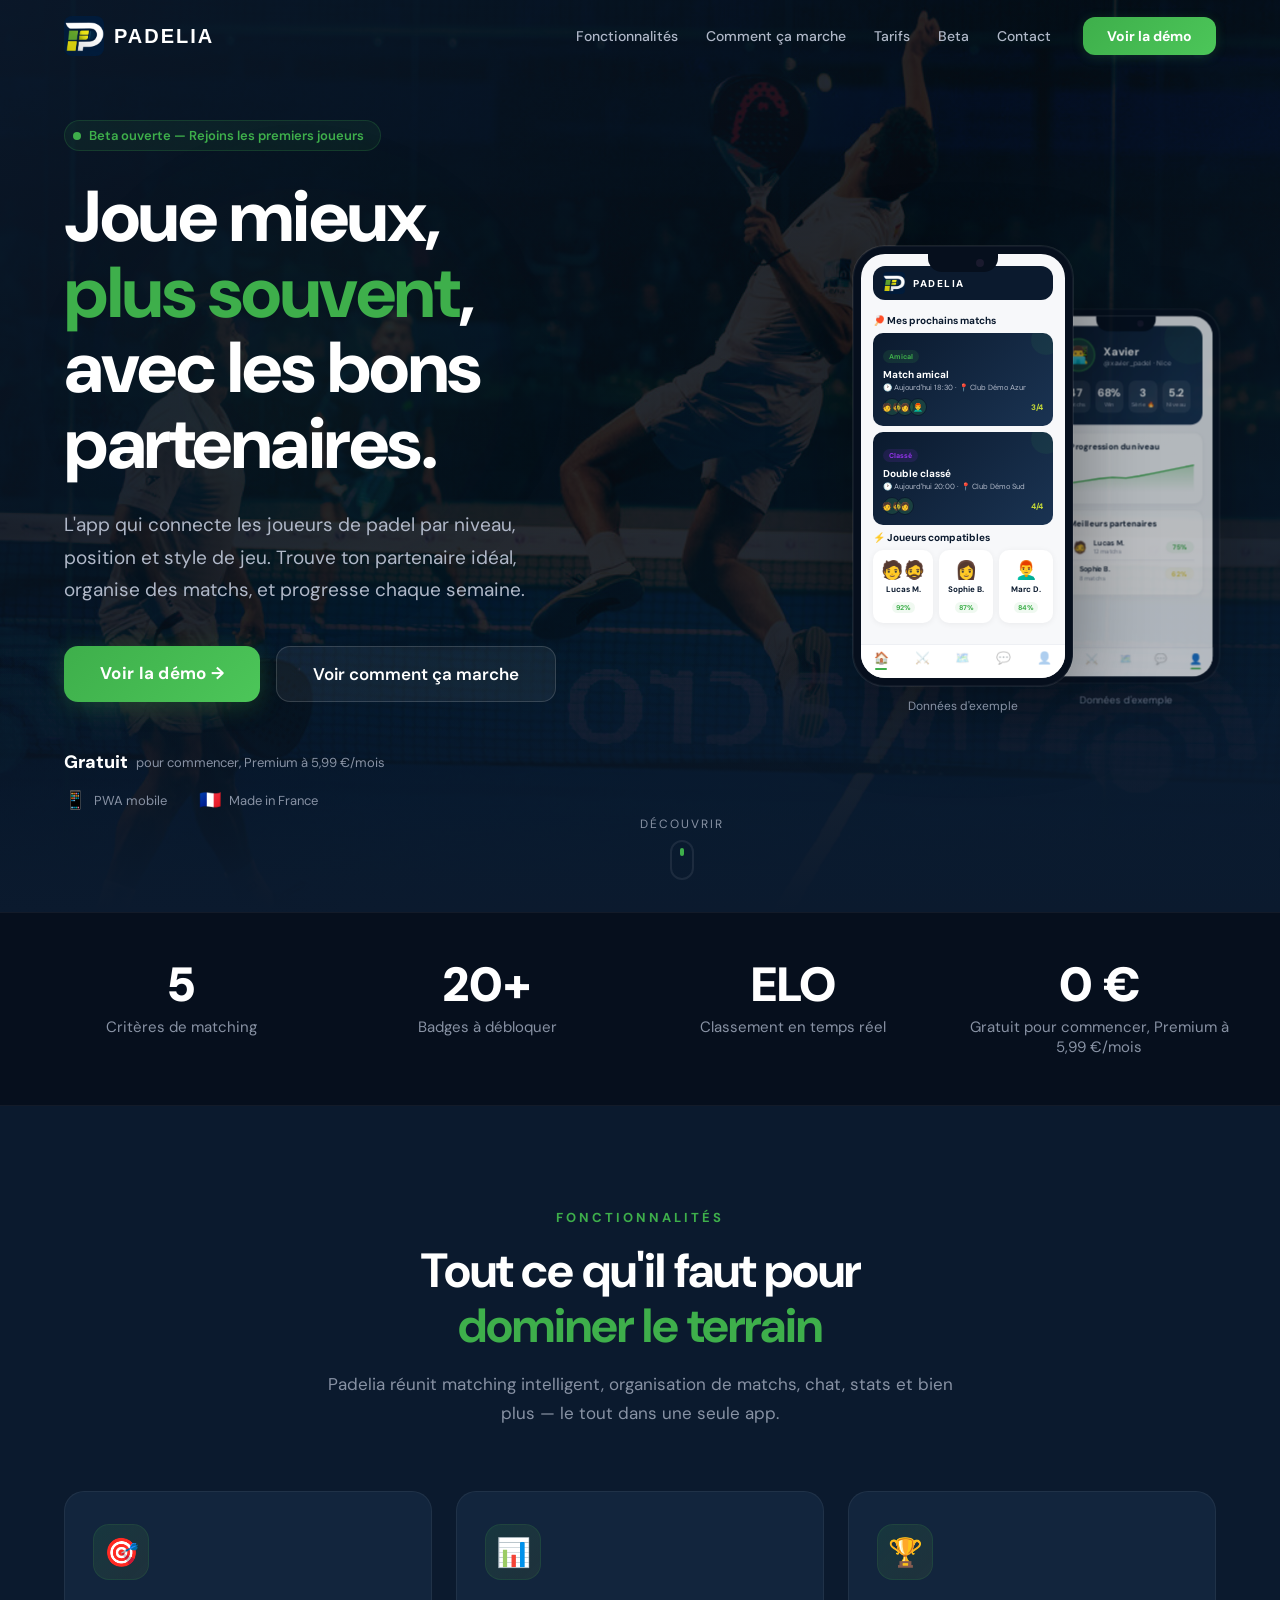
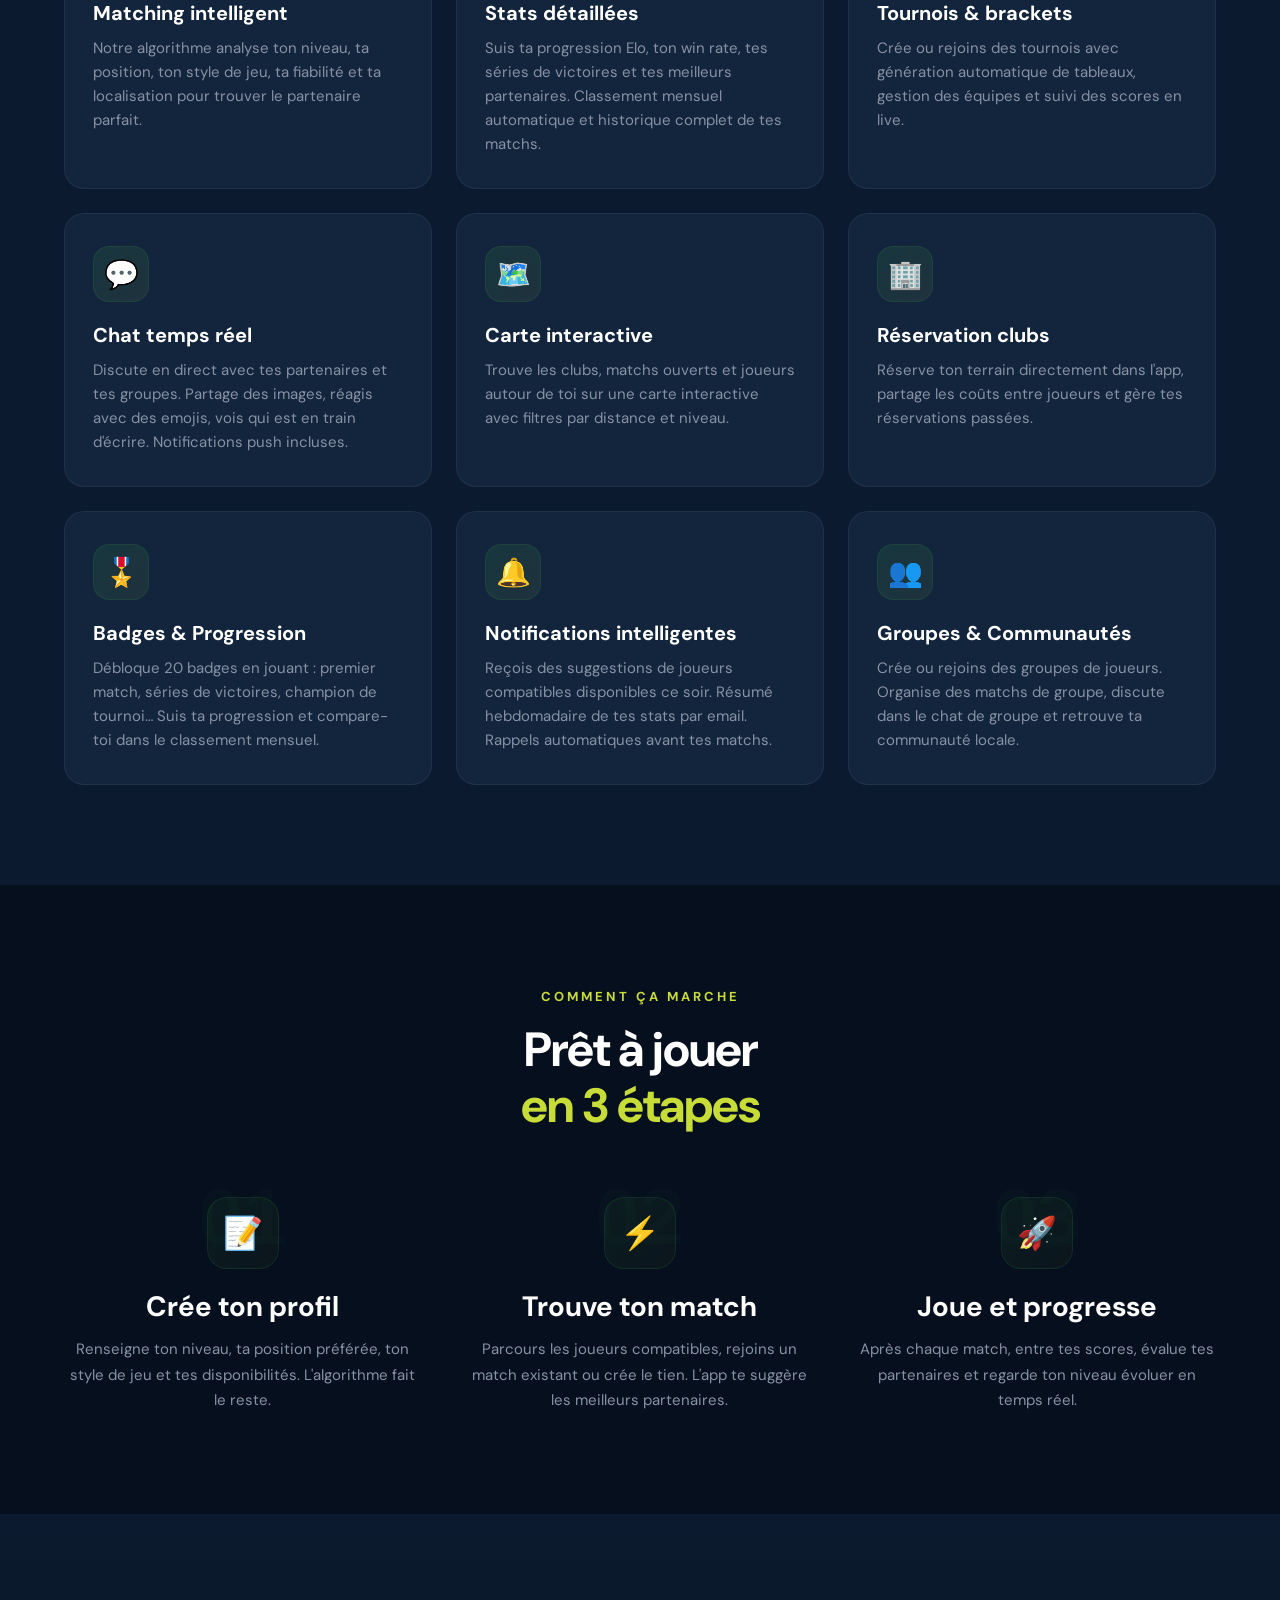
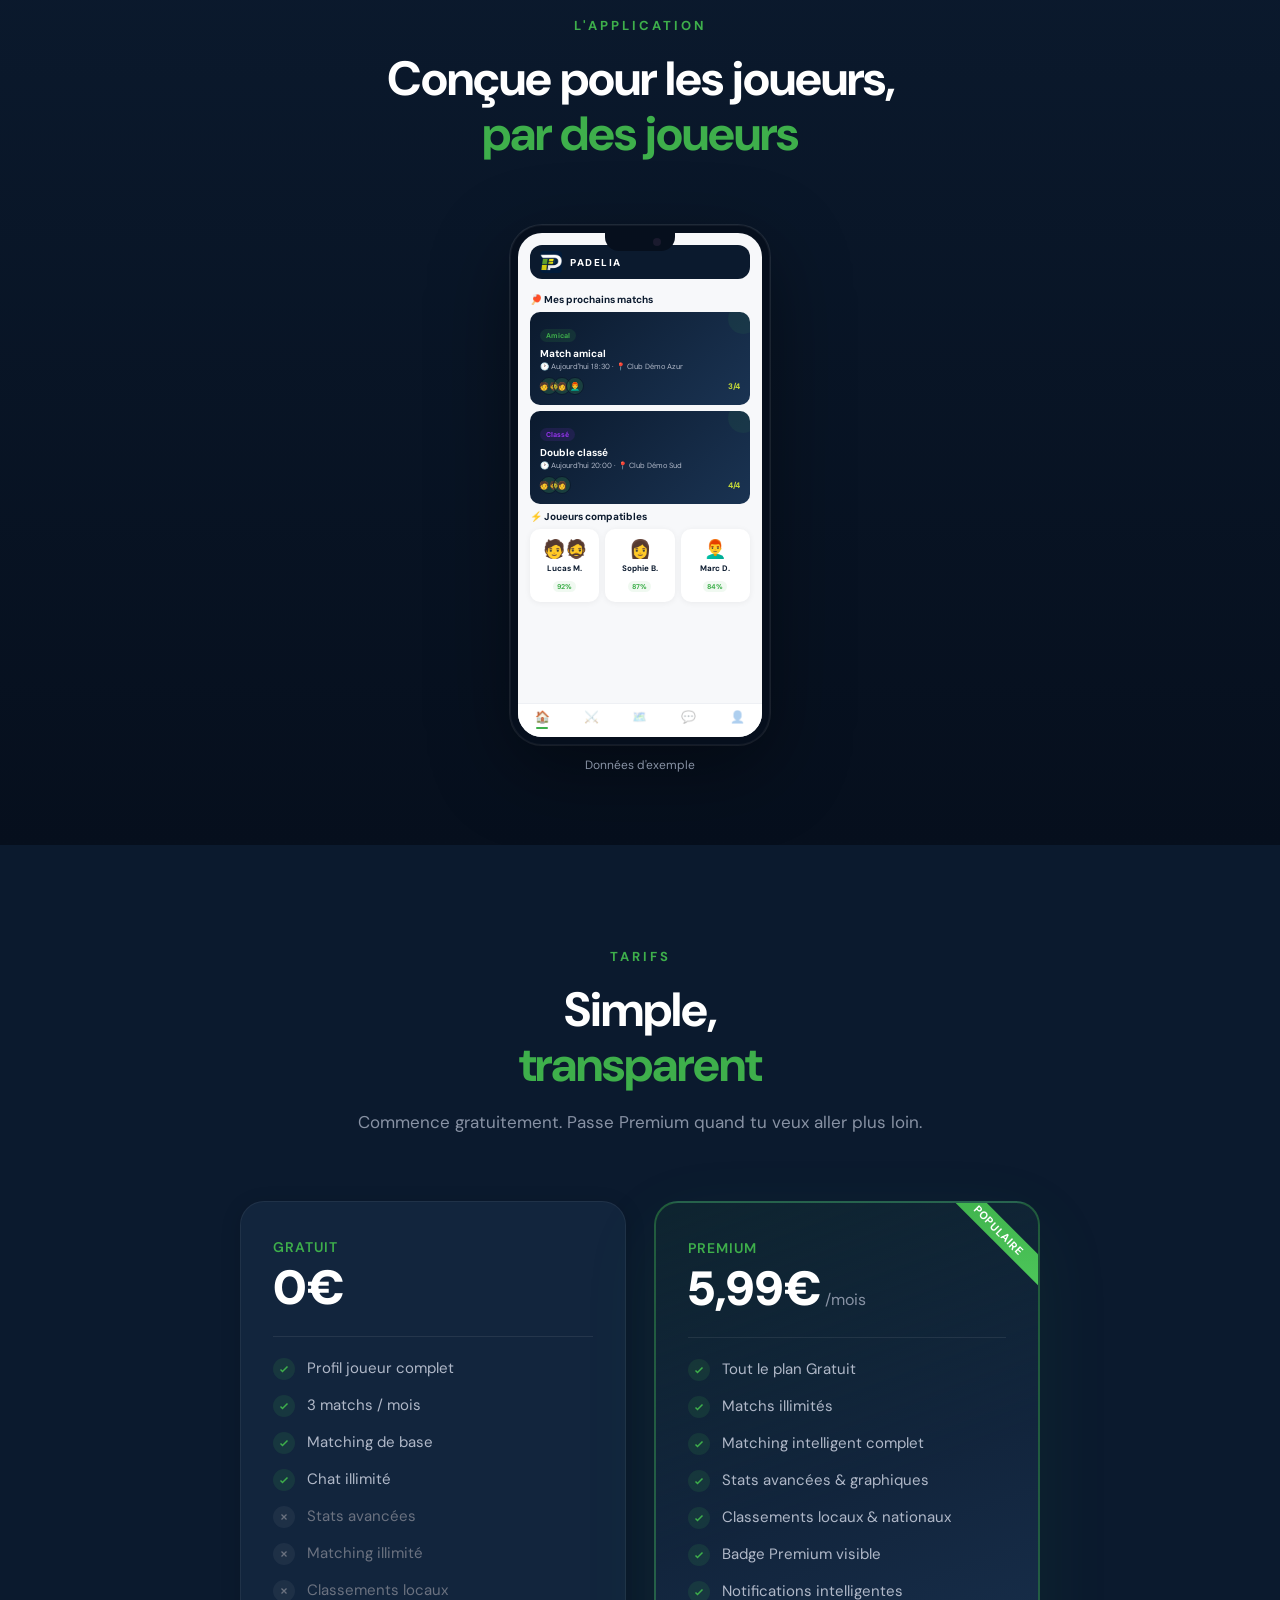
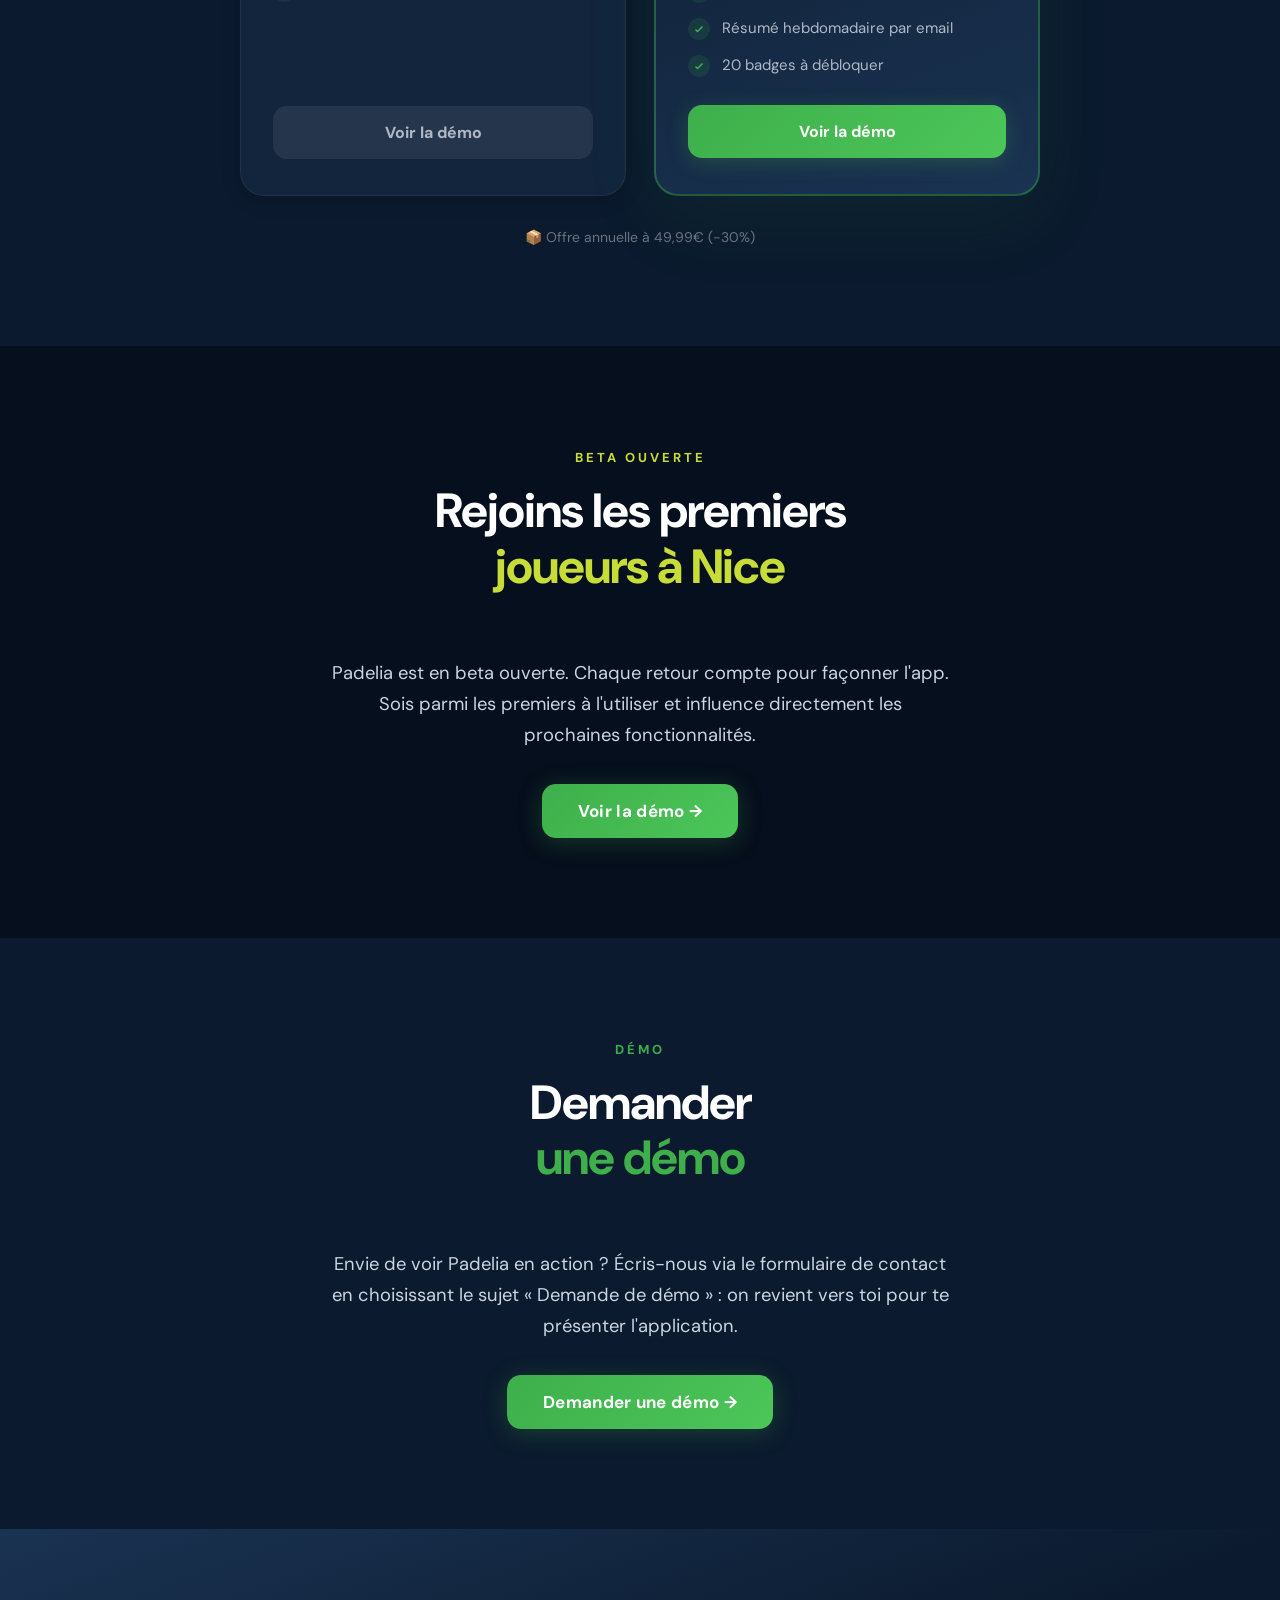
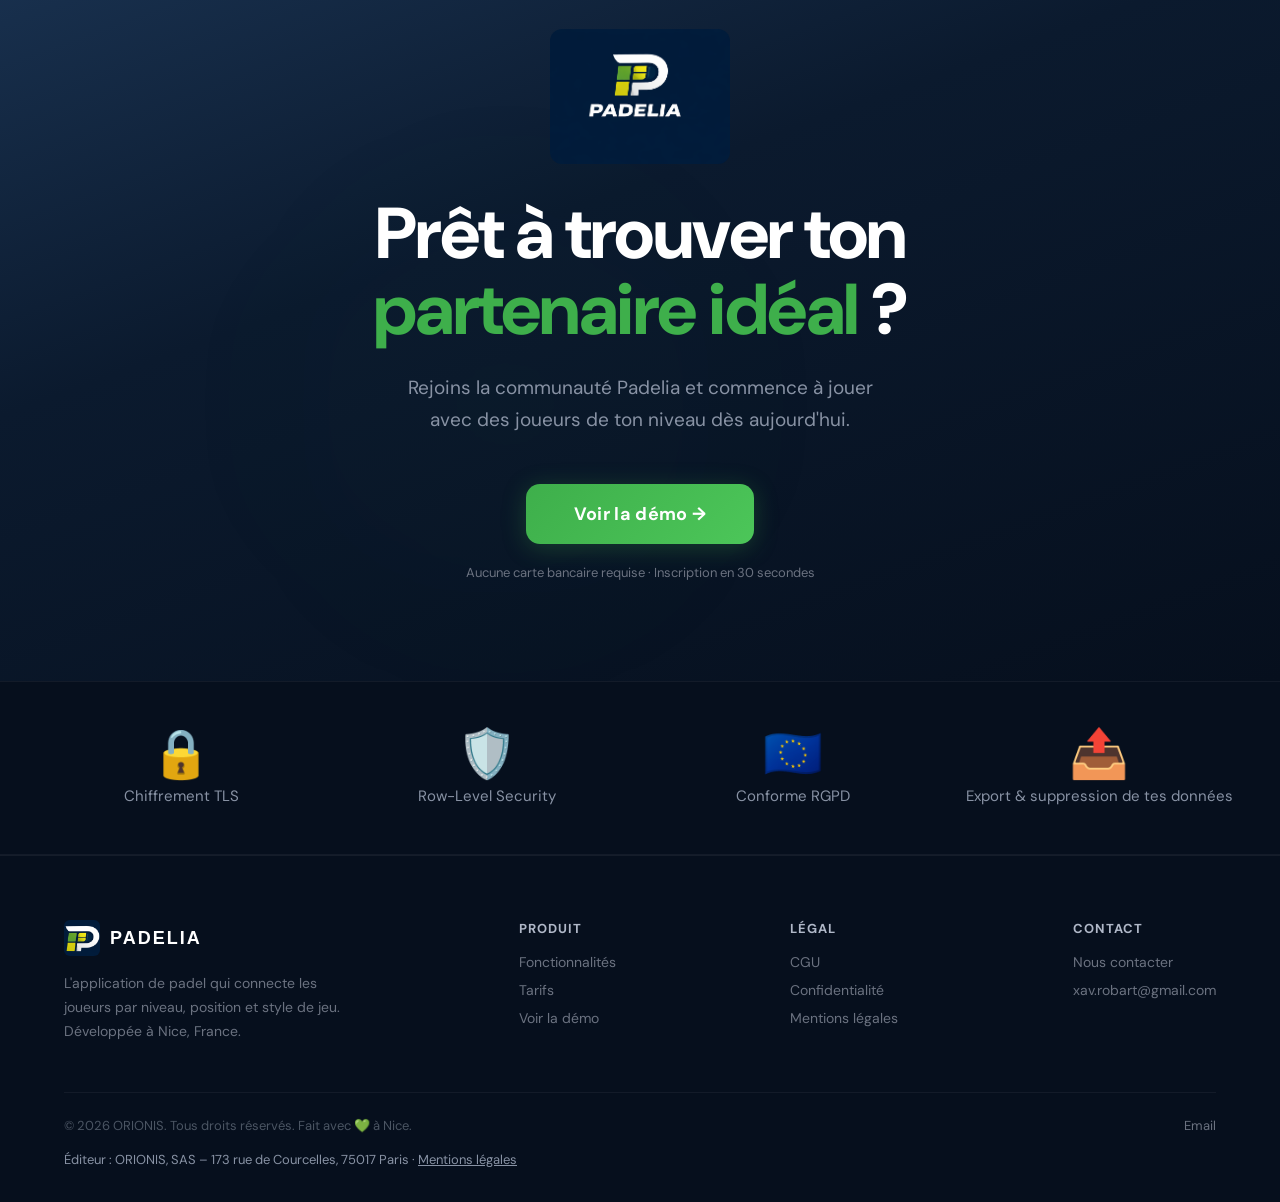
==== commit b4814e19: "fix(landing): replace signup links with demo request links The menu button (desktop and mobile), the" ====
--- a/public/index.html
+++ b/public/index.html
@@ -47,7 +47,7 @@
           <a href="#beta">Beta</a>
           <a href="contact.html">Contact</a>
         </div>
-        <a href="https://padelia-beta.vercel.app" target="_blank" rel="noopener noreferrer" class="nav-cta">Essayer gratuitement</a>
+        <a href="#demo-request" class="nav-cta" data-demo-link>Voir la démo</a>
       </div>
       <button class="nav-mobile-toggle" id="menu-toggle" aria-label="Ouvrir le menu" aria-controls="mobile-menu" aria-expanded="false">
         <span class="bar"></span>
@@ -68,8 +68,8 @@
       <a href="contact.html">Contact</a>
     </div>
     <div class="mobile-menu-spacer"></div>
-    <a href="https://padelia-beta.vercel.app" target="_blank" rel="noopener noreferrer" class="cta-btn" style="text-align:center;">
-      Essayer gratuitement →
+    <a href="#demo-request" class="cta-btn" style="text-align:center;" data-demo-link>
+      Voir la démo →
     </a>
   </div>
 
@@ -113,8 +113,8 @@
           </p>
 
           <div class="hero-buttons">
-            <a href="https://padelia-beta.vercel.app" target="_blank" rel="noopener noreferrer" class="cta-btn">
-              Commencer gratuitement →
+            <a href="#demo-request" class="cta-btn" data-demo-link>
+              Voir la démo →
             </a>
             <a href="#how" class="cta-secondary">
               Voir comment ça marche
@@ -756,7 +756,7 @@
           <div class="footer-col-links">
             <a href="#features">Fonctionnalités</a>
             <a href="#pricing">Tarifs</a>
-            <a href="https://padelia-beta.vercel.app" target="_blank" rel="noopener noreferrer">Accéder à la beta</a>
+            <a href="#demo-request" data-demo-link>Voir la démo</a>
           </div>
         </div>
         <div>
